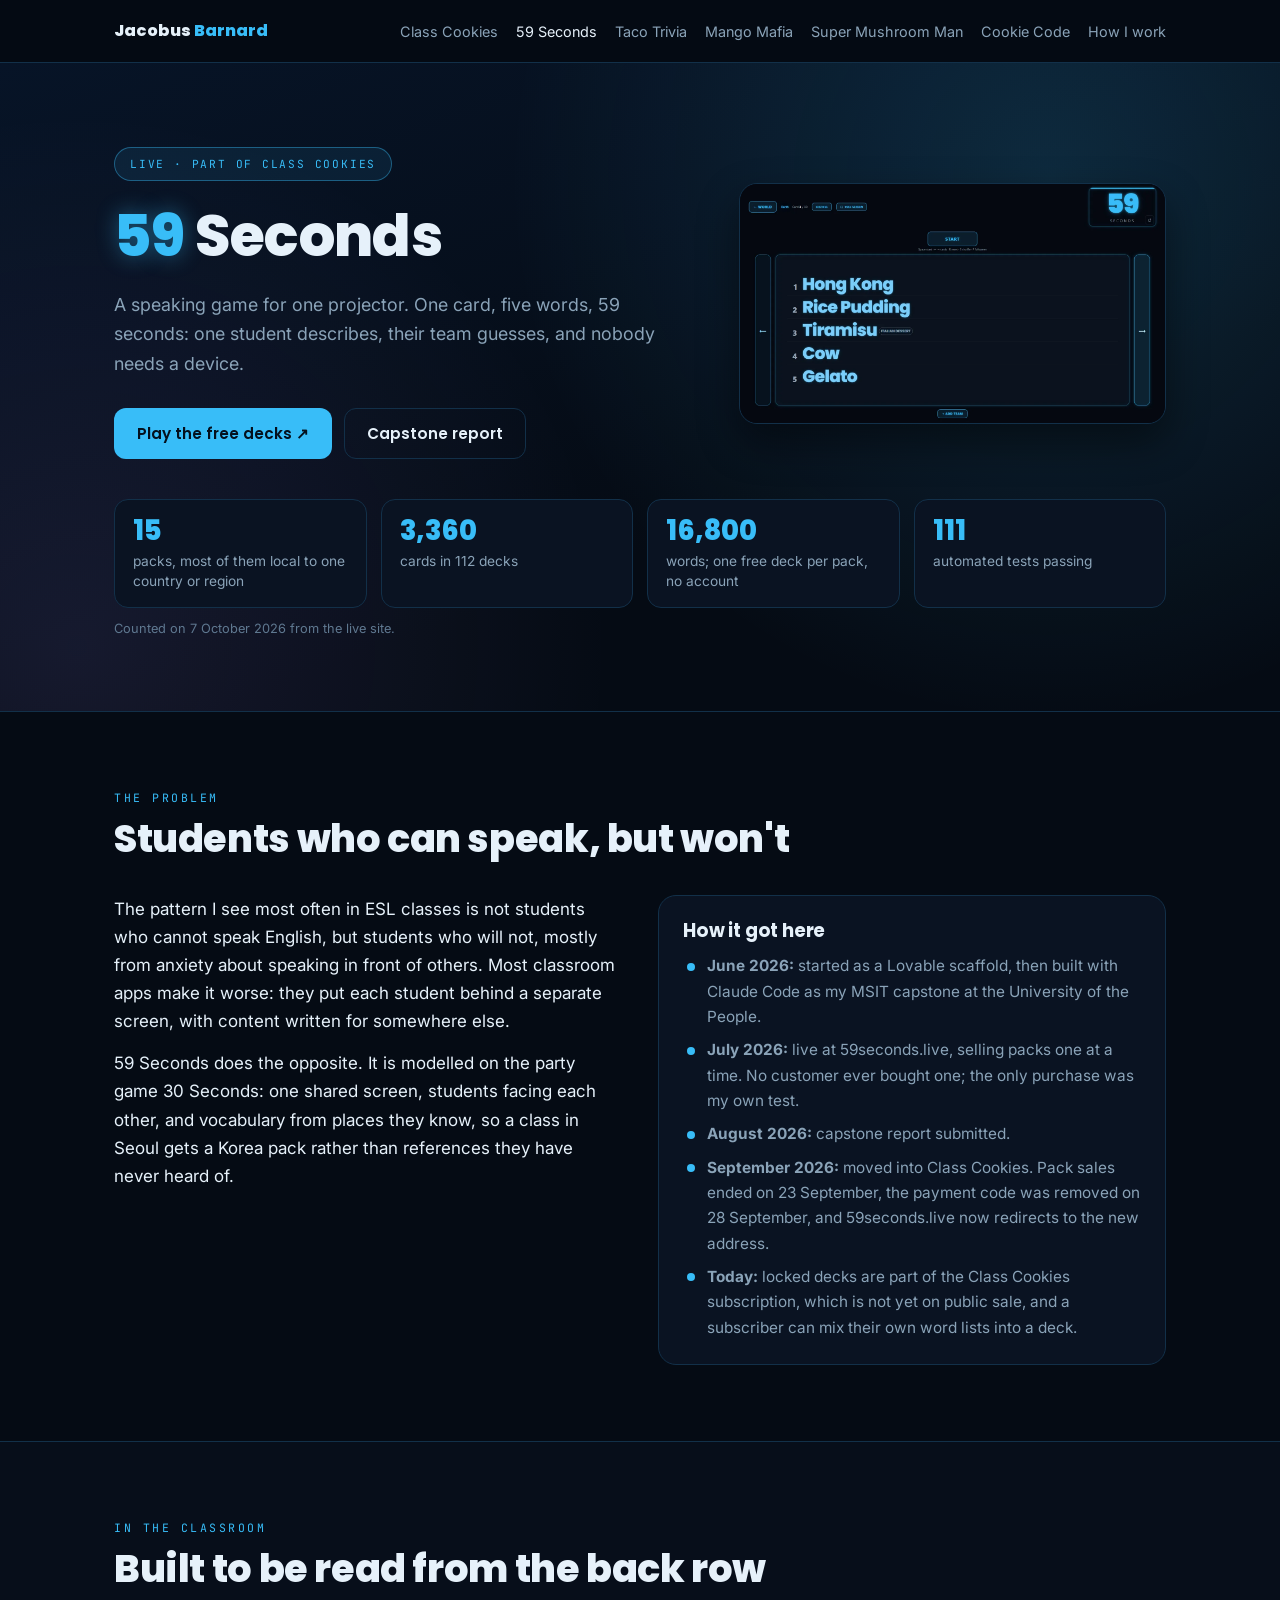
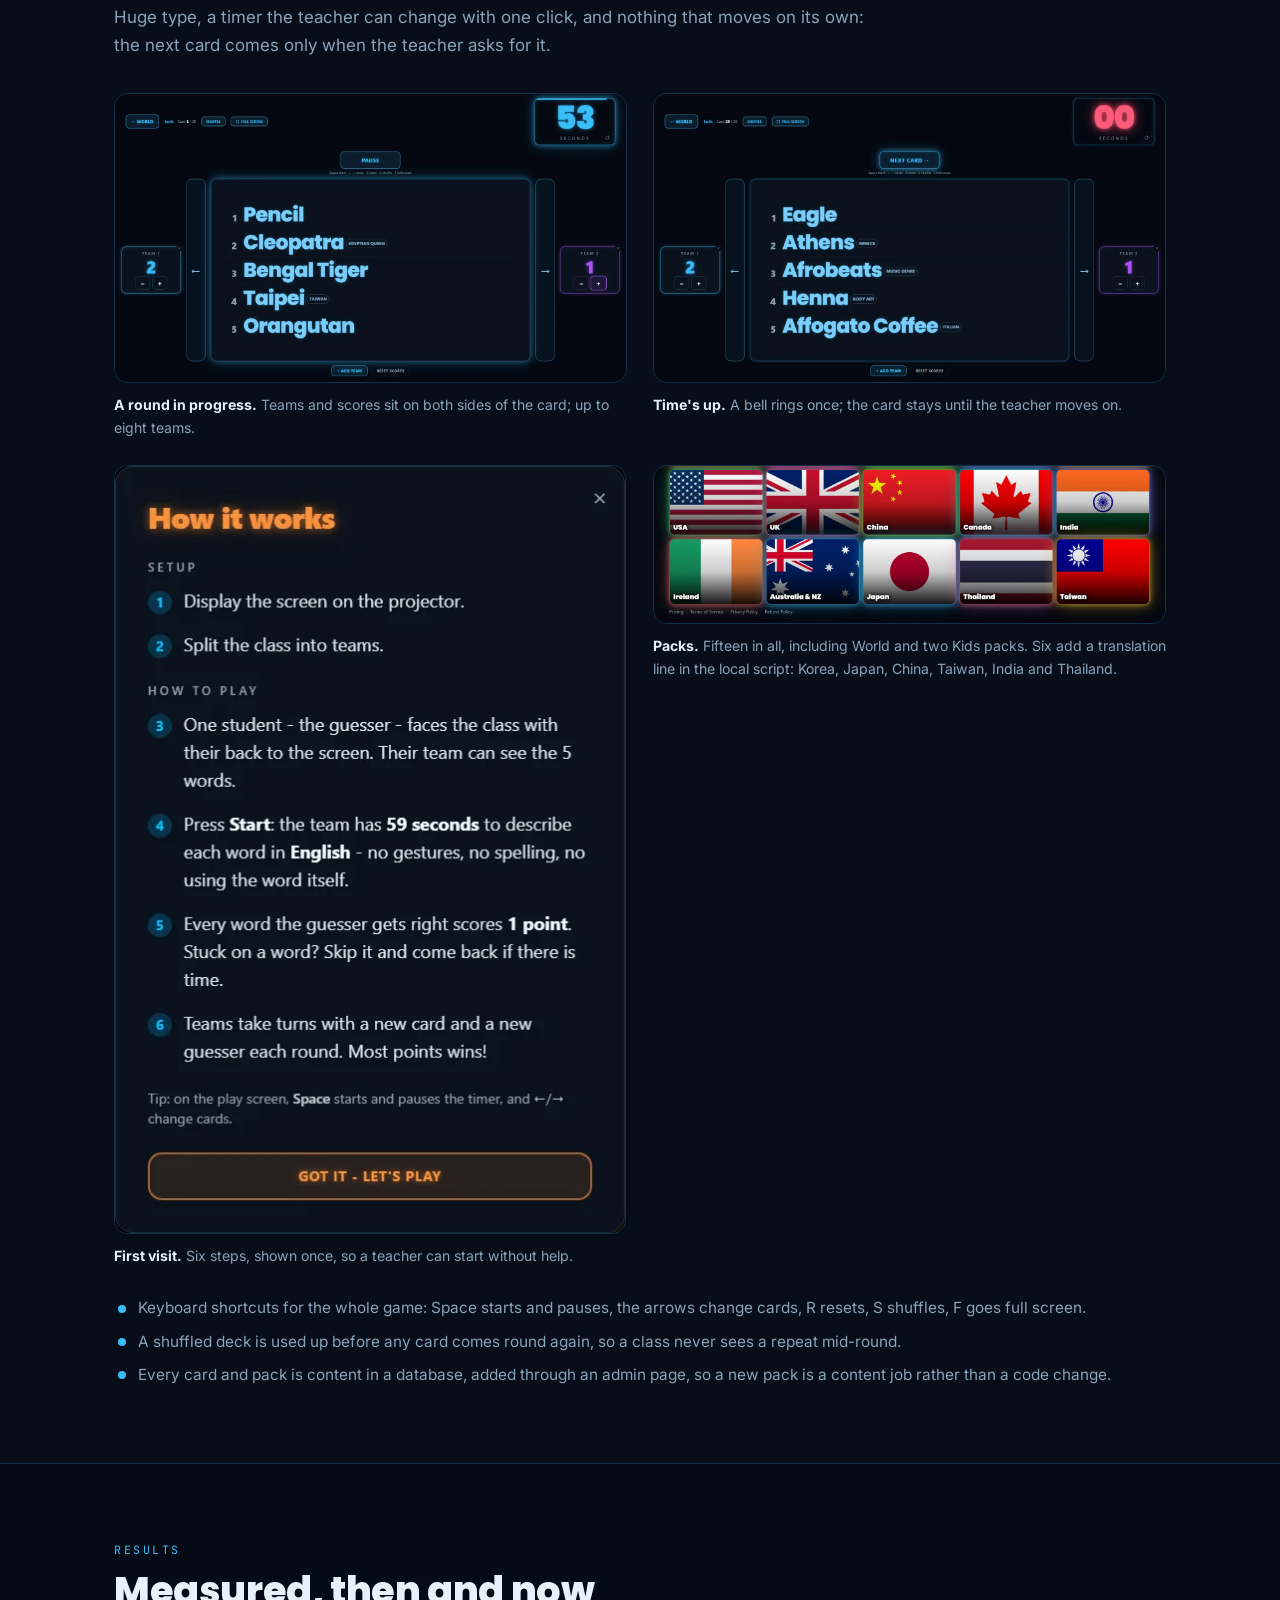
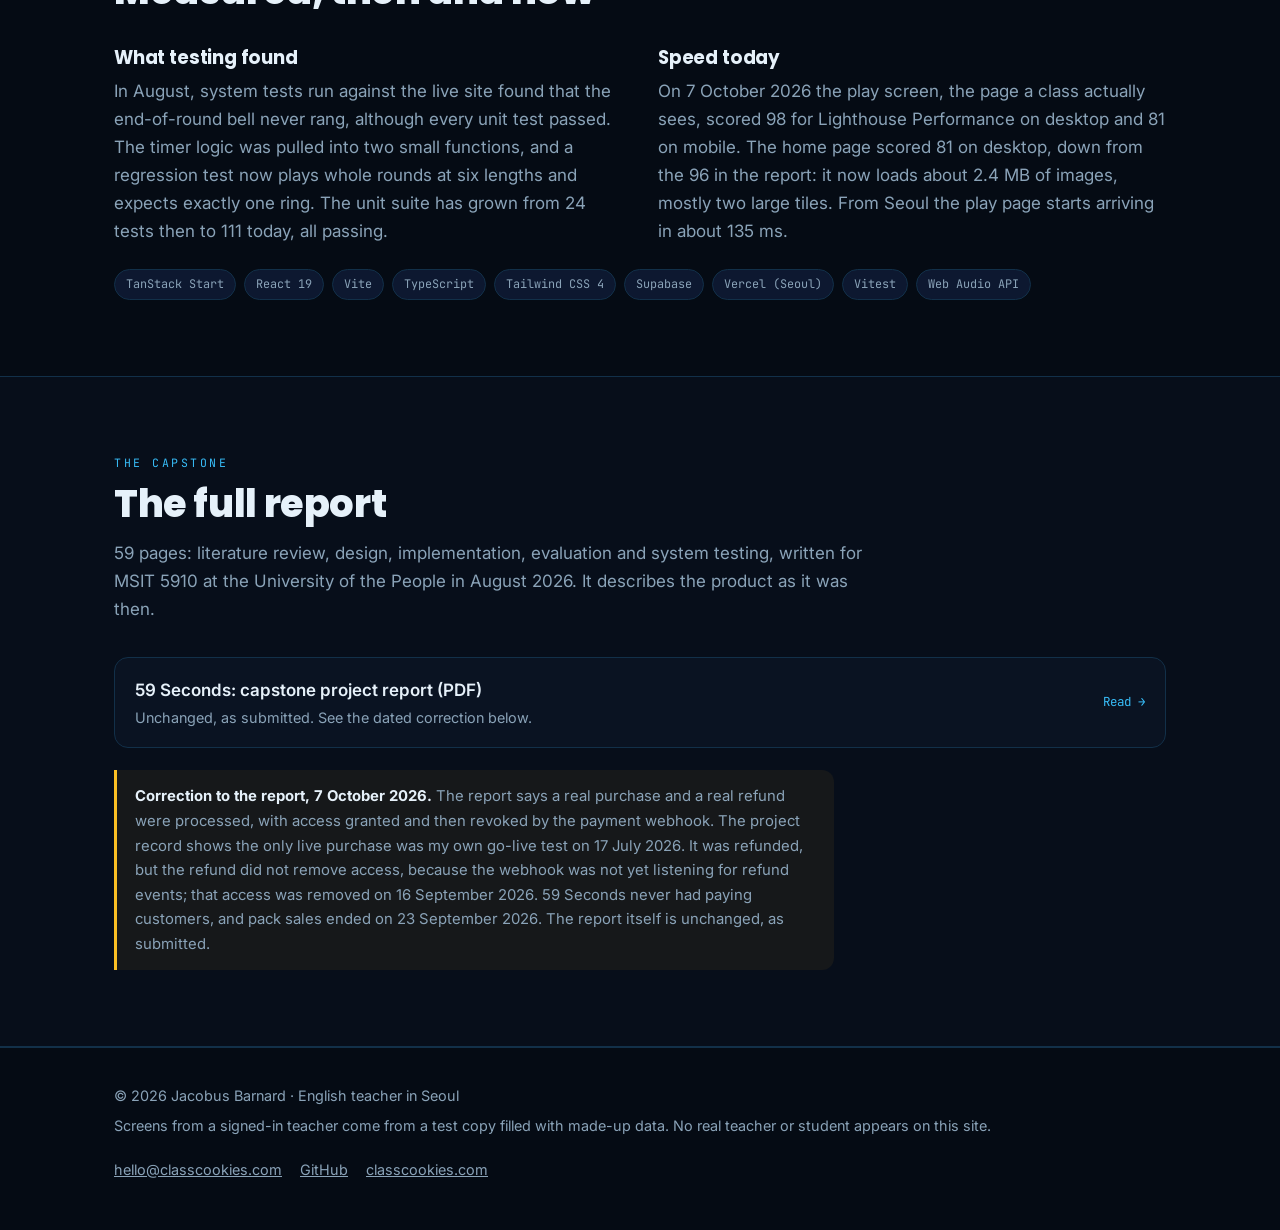
==== 59-seconds/index.html @ 7d8d18ff "Rebuild the portfolio around Class Cookies Replace the single 59 Seconds case study with a portfolio" ====
<!doctype html>
<html lang="en" class="no-js">
<head>
<meta charset="utf-8">
<meta name="viewport" content="width=device-width, initial-scale=1">
<title>59 Seconds | Jacobus Barnard</title>
<meta name="description" content="59 Seconds: one card, five words, 59 seconds. A projector-first ESL speaking game with 15 packs and 3,360 cards, now part of Class Cookies. My MSIT capstone, with the full report.">
<link rel="canonical" href="https://jarfis-ai.github.io/59-seconds/">
<meta property="og:type" content="website">
<meta property="og:title" content="59 Seconds: a speaking game for one projector">
<meta property="og:description" content="59 Seconds: one card, five words, 59 seconds. A projector-first ESL speaking game with 15 packs and 3,360 cards, now part of Class Cookies. My MSIT capstone, with the full report.">
<meta property="og:url" content="https://jarfis-ai.github.io/59-seconds/">
<meta property="og:image" content="https://jarfis-ai.github.io/assets/og/59-seconds.png">
<meta property="og:image:width" content="1200">
<meta property="og:image:height" content="630">
<meta name="twitter:card" content="summary_large_image">
<meta name="theme-color" content="#050B14">
<link rel="icon" href="/favicon.svg" type="image/svg+xml">
<link rel="preconnect" href="https://fonts.googleapis.com">
<link rel="preconnect" href="https://fonts.gstatic.com" crossorigin>
<link href="https://fonts.googleapis.com/css2?family=Inter:wght@400;500;600&family=JetBrains+Mono:wght@500&family=Poppins:wght@600;700;800&display=swap" rel="stylesheet">
<link rel="stylesheet" href="/assets/site.css">
<script src="/assets/site.js" defer></script>
</head>
<body class="accent-cyan">
<a class="sr-only" href="#main">Skip to content</a>
<header class="nav">
  <div class="wrap">
    <a class="brand" href="/">Jacobus <span>Barnard</span></a>
    <nav aria-label="Main"><ul><li><a class="link" href="/class-cookies/">Class Cookies</a></li><li><a class="link" href="/59-seconds/" aria-current="page">59 Seconds</a></li><li><a class="link" href="/taco-trivia/">Taco Trivia</a></li><li><a class="link" href="/mango-mafia/">Mango Mafia</a></li><li><a class="link" href="/super-mushroom-man/">Super Mushroom Man</a></li><li><a class="link" href="/cookie-code/">Cookie Code</a></li><li><a class="link" href="/#how">How I work</a></li></ul></nav>
  </div>
</header>
<main id="main">
<section class="hero">
  <div class="wrap hero-grid">
    <div>
      <span class="pill">Live · part of Class Cookies</span>
      <h1><span class="glow">59</span> Seconds</h1>
      <p class="lede">A speaking game for one projector. One card, five words, 59 seconds: one student describes, their team guesses, and nobody needs a device.</p>
      <div class="btns">
        <a class="btn primary" href="https://59seconds.classcookies.com/" rel="noopener">Play the free decks ↗</a>
        <a class="btn" href="#report">Capstone report</a>
      </div>
    </div>
    <div class="hero-shot"><img src="/assets/img/59-seconds/play.webp" width="1600" height="900" fetchpriority="high" alt="A 59 Seconds card: Hong Kong, Rice Pudding, Tiramisu, Cow, Gelato, with a 59-second timer."></div>
  </div>
  <div class="wrap">
    <div class="facts">
      <div class="fact"><b>15</b><span>packs, most of them local to one country or region</span></div>
      <div class="fact"><b>3,360</b><span>cards in 112 decks</span></div>
      <div class="fact"><b>16,800</b><span>words; one free deck per pack, no account</span></div>
      <div class="fact"><b>111</b><span>automated tests passing</span></div>
    </div>
    <p class="asof">Counted on 7 October 2026 from the live site.</p>
  </div>
</section>

<section id="story">
  <div class="wrap">
    <div class="head reveal">
      <span class="label">The problem</span>
      <h2>Students who can speak, but won't</h2>
    </div>
    <div class="cols reveal">
      <div>
        <p>The pattern I see most often in ESL classes is not students who cannot speak English, but students who will not, mostly from anxiety about speaking in front of others. Most classroom apps make it worse: they put each student behind a separate screen, with content written for somewhere else.</p>
        <p>59 Seconds does the opposite. It is modelled on the party game 30 Seconds: one shared screen, students facing each other, and vocabulary from places they know, so a class in Seoul gets a Korea pack rather than references they have never heard of.</p>
      </div>
      <div class="card">
        <h3>How it got here</h3>
        <ul class="ticks">
          <li><b>June 2026:</b> started as a Lovable scaffold, then built with Claude Code as my MSIT capstone at the University of the People.</li>
          <li><b>July 2026:</b> live at 59seconds.live, selling packs one at a time. No customer ever bought one; the only purchase was my own test.</li>
          <li><b>August 2026:</b> capstone report submitted.</li>
          <li><b>September 2026:</b> moved into Class Cookies. Pack sales ended on 23 September, the payment code was removed on 28 September, and 59seconds.live now redirects to the new address.</li>
          <li><b>Today:</b> locked decks are part of the Class Cookies subscription, which is not yet on public sale, and a subscriber can mix their own word lists into a deck.</li>
        </ul>
      </div>
    </div>
  </div>
</section>

<section id="screens" class="alt">
  <div class="wrap">
    <div class="head reveal">
      <span class="label">In the classroom</span>
      <h2>Built to be read from the back row</h2>
      <p>Huge type, a timer the teacher can change with one click, and nothing that moves on its own: the next card comes only when the teacher asks for it.</p>
    </div>
    <div class="gallery">
      <figure class="shot reveal"><img src="/assets/img/59-seconds/teams.webp" width="1600" height="900" loading="lazy" decoding="async" alt="Two teams scoring while the timer counts down from 53 seconds."><figcaption><b>A round in progress.</b> Teams and scores sit on both sides of the card; up to eight teams.</figcaption></figure>
      <figure class="shot reveal"><img src="/assets/img/59-seconds/time-up.webp" width="1600" height="900" loading="lazy" decoding="async" alt="The timer at 00 in red with a Next card button."><figcaption><b>Time's up.</b> A bell rings once; the card stays until the teacher moves on.</figcaption></figure>
      <figure class="shot reveal"><img src="/assets/img/59-seconds/how-it-works.webp" width="512" height="770" loading="lazy" decoding="async" alt="The 'How it works' instructions shown to a first-time visitor."><figcaption><b>First visit.</b> Six steps, shown once, so a teacher can start without help.</figcaption></figure>
      <figure class="shot reveal"><img src="/assets/img/59-seconds/flags.webp" width="1600" height="492" loading="lazy" decoding="async" alt="Pack tiles for USA, UK, China, Canada, India, Ireland, Australia and New Zealand, Japan, Thailand and Taiwan."><figcaption><b>Packs.</b> Fifteen in all, including World and two Kids packs. Six add a translation line in the local script: Korea, Japan, China, Taiwan, India and Thailand.</figcaption></figure>
    </div>
    <ul class="ticks reveal" style="margin-top:28px">
      <li>Keyboard shortcuts for the whole game: Space starts and pauses, the arrows change cards, R resets, S shuffles, F goes full screen.</li>
      <li>A shuffled deck is used up before any card comes round again, so a class never sees a repeat mid-round.</li>
      <li>Every card and pack is content in a database, added through an admin page, so a new pack is a content job rather than a code change.</li>
    </ul>
  </div>
</section>

<section id="results">
  <div class="wrap">
    <div class="head reveal">
      <span class="label">Results</span>
      <h2>Measured, then and now</h2>
    </div>
    <div class="cols reveal">
      <div>
        <h3>What testing found</h3>
        <p class="muted" style="margin-top:8px">In August, system tests run against the live site found that the end-of-round bell never rang, although every unit test passed. The timer logic was pulled into two small functions, and a regression test now plays whole rounds at six lengths and expects exactly one ring. The unit suite has grown from 24 tests then to 111 today, all passing.</p>
      </div>
      <div>
        <h3>Speed today</h3>
        <p class="muted" style="margin-top:8px">On 7 October 2026 the play screen, the page a class actually sees, scored 98 for Lighthouse Performance on desktop and 81 on mobile. The home page scored 81 on desktop, down from the 96 in the report: it now loads about 2.4 MB of images, mostly two large tiles. From Seoul the play page starts arriving in about 135 ms.</p>
      </div>
    </div>
    <div class="chips reveal" style="margin-top:24px">
      <span>TanStack Start</span><span>React 19</span><span>Vite</span><span>TypeScript</span><span>Tailwind CSS 4</span><span>Supabase</span><span>Vercel (Seoul)</span><span>Vitest</span><span>Web Audio API</span>
    </div>
  </div>
</section>

<section id="report" class="alt">
  <div class="wrap">
    <div class="head reveal">
      <span class="label">The capstone</span>
      <h2>The full report</h2>
      <p>59 pages: literature review, design, implementation, evaluation and system testing, written for MSIT 5910 at the University of the People in August 2026. It describes the product as it was then.</p>
    </div>
    <div class="docs reveal">
      <a class="doc" href="/report.pdf">
        <div><div class="t">59 Seconds: capstone project report (PDF)</div><div class="d">Unchanged, as submitted. See the dated correction below.</div></div>
        <span class="go">Read →</span>
      </a>
    </div>
    <p class="note reveal"><b>Correction to the report, 7 October 2026.</b> The report says a real purchase and a real refund were processed, with access granted and then revoked by the payment webhook. The project record shows the only live purchase was my own go-live test on 17 July 2026. It was refunded, but the refund did not remove access, because the webhook was not yet listening for refund events; that access was removed on 16 September 2026. 59 Seconds never had paying customers, and pack sales ended on 23 September 2026. The report itself is unchanged, as submitted.</p>
  </div>
</section>
</main>
<footer>
  <div class="wrap">
    <div>
      <div>&copy; 2026 Jacobus Barnard &middot; English teacher in Seoul</div>
      <div class="small" style="margin-top:6px">Screens from a signed-in teacher come from a test copy filled with made-up data. No real teacher or student appears on this site.</div>
    </div>
    <div class="links">
      <a href="mailto:hello@classcookies.com">hello@classcookies.com</a>
      <a href="https://github.com/JarFis-ai" rel="noopener">GitHub</a>
      <a href="https://classcookies.com/" rel="noopener">classcookies.com</a>
    </div>
  </div>
</footer>
</body>
</html>
---- assets/site.css ----
/* Jacobus Barnard portfolio: one stylesheet for every page.
   The look carries over from the original 59 Seconds case study (August 2026): dark navy, a glowing
   accent, Poppins headings, Inter body, JetBrains Mono labels. Each page sets --accent. */
:root{
  --bg:#050B14; --alt:#070E1A; --card:#0A1322; --card2:#0D1830; --line:#123049;
  --ink:#E6F1FA; --muted:#8AA3B8; --dim:#5F7890;
  --cyan:#38BDF8; --purple:#A78BFA; --green:#4ADE80; --pink:#F472B6; --amber:#FBBF24; --red:#FB7185; --lilac:#C4B5FD;
  --accent:var(--cyan);
  --radius:18px;
  --wrap:1100px;
  --shadow:0 18px 40px rgba(0,0,0,.45);
}
.accent-purple{--accent:var(--purple)} .accent-cyan{--accent:var(--cyan)} .accent-red{--accent:var(--red)}
.accent-amber{--accent:var(--amber)} .accent-green{--accent:var(--green)} .accent-lilac{--accent:var(--lilac)}

*{box-sizing:border-box;margin:0;padding:0}
html{scroll-behavior:smooth;-webkit-text-size-adjust:100%}
body{background:var(--bg);color:var(--ink);font-family:Inter,system-ui,-apple-system,"Segoe UI",sans-serif;
  font-size:17px;line-height:1.65;overflow-x:hidden}
img{max-width:100%;height:auto;display:block}
a{color:var(--accent)}
a:focus-visible,button:focus-visible{outline:3px solid var(--accent);outline-offset:3px;border-radius:6px}
p{max-width:70ch}
p+p{margin-top:14px}
.wrap{max-width:var(--wrap);margin:0 auto;padding:0 24px}
@media(max-width:600px){.wrap{padding:0 16px}}
.sr-only{position:absolute;width:1px;height:1px;overflow:hidden;clip:rect(0 0 0 0);white-space:nowrap}

h1,h2,h3{font-family:Poppins,Inter,sans-serif;line-height:1.15;letter-spacing:-.01em}
h1{font-size:clamp(2.1rem,5.4vw,3.6rem);font-weight:800}
h2{font-size:clamp(1.6rem,3.6vw,2.4rem);font-weight:800}
h3{font-size:1.15rem;font-weight:700}
.glow{color:var(--accent);text-shadow:0 0 22px color-mix(in srgb,var(--accent) 45%,transparent)}
.label{font-family:"JetBrains Mono",ui-monospace,monospace;font-size:.72rem;letter-spacing:.22em;
  text-transform:uppercase;color:var(--accent);margin-bottom:10px;display:block}
.muted{color:var(--muted)}
.small{font-size:.9rem}

/* nav */
.nav{position:sticky;top:0;z-index:50;background:rgba(5,11,20,.86);backdrop-filter:blur(12px);
  border-bottom:1px solid var(--line)}
.nav .wrap{display:flex;align-items:center;justify-content:space-between;gap:16px;min-height:62px;flex-wrap:wrap}
.brand{font-family:Poppins,sans-serif;font-weight:800;font-size:1.02rem;color:var(--ink);text-decoration:none;white-space:nowrap}
.brand span{color:var(--cyan)}
.nav ul{list-style:none;display:flex;flex-wrap:wrap;gap:4px 18px}
.nav a.link{color:var(--muted);text-decoration:none;font-size:.9rem;white-space:nowrap}
.nav a.link:hover,.nav a.link[aria-current="page"]{color:var(--ink)}
@media(max-width:760px){.nav .wrap{padding-top:10px;padding-bottom:10px}.nav ul{gap:2px 14px}.nav a.link{font-size:.84rem}}

/* hero */
.hero{position:relative;overflow:hidden;padding:84px 0 72px;border-bottom:1px solid var(--line);
  background:radial-gradient(circle at 82% 18%,color-mix(in srgb,var(--accent) 16%,transparent),transparent 46%),
             radial-gradient(circle at 6% 90%,rgba(167,139,250,.10),transparent 40%),
             linear-gradient(160deg,#071427,#050B14 65%)}
.hero p.lede{margin-top:20px;color:var(--muted);font-size:1.12rem;max-width:62ch}
.pill{display:inline-block;font-family:"JetBrains Mono",monospace;font-size:.7rem;letter-spacing:.16em;text-transform:uppercase;
  color:var(--accent);border:1px solid color-mix(in srgb,var(--accent) 40%,transparent);
  background:color-mix(in srgb,var(--accent) 9%,transparent);border-radius:999px;padding:7px 15px;margin-bottom:22px}
.hero-grid{display:grid;grid-template-columns:1.15fr .85fr;gap:48px;align-items:center}
@media(max-width:900px){.hero-grid{grid-template-columns:1fr;gap:32px}}
.hero-shot{border-radius:var(--radius);border:1px solid var(--line);box-shadow:var(--shadow);overflow:hidden;background:var(--card)}

.btns{display:flex;gap:12px;flex-wrap:wrap;margin-top:30px}
.btn{display:inline-flex;align-items:center;gap:8px;font-family:Poppins,sans-serif;font-weight:600;font-size:.95rem;
  text-decoration:none;border-radius:12px;padding:12px 22px;border:1px solid var(--line);color:var(--ink);transition:transform .18s ease,border-color .18s ease}
.btn:hover{transform:translateY(-2px);border-color:var(--accent)}
.btn.primary{background:var(--accent);color:#04101d;border-color:transparent}

/* facts strip */
.facts{display:grid;grid-template-columns:repeat(4,1fr);gap:14px;margin-top:40px}
@media(max-width:820px){.facts{grid-template-columns:repeat(2,1fr)}}
.fact{background:var(--card);border:1px solid var(--line);border-radius:14px;padding:16px 18px}
.fact b{display:block;font-family:Poppins,sans-serif;font-size:1.7rem;font-weight:800;color:var(--accent);line-height:1.1}
.fact span{display:block;color:var(--muted);font-size:.86rem;margin-top:6px;line-height:1.4}
.asof{margin-top:10px;font-size:.8rem;color:var(--dim)}

/* sections */
section{padding:76px 0}
section.alt{background:var(--alt);border-top:1px solid var(--line);border-bottom:1px solid var(--line)}
.head{margin-bottom:34px}
.head p{margin-top:12px;color:var(--muted)}
.cols{display:grid;grid-template-columns:1fr 1fr;gap:36px}
.cols-3{display:grid;grid-template-columns:repeat(3,1fr);gap:20px}
@media(max-width:900px){.cols,.cols-3{grid-template-columns:1fr;gap:24px}}
.card{background:var(--card);border:1px solid var(--line);border-radius:var(--radius);padding:24px}
.card h3{margin-bottom:8px}
.card p{color:var(--muted);font-size:.96rem}
ul.ticks{list-style:none;margin-top:12px}
ul.ticks li{position:relative;padding-left:24px;color:var(--muted);font-size:.96rem}
ul.ticks li+li{margin-top:8px}
ul.ticks li::before{content:"";position:absolute;left:4px;top:.62em;width:8px;height:8px;border-radius:50%;background:var(--accent)}

/* project cards */
.projects{display:grid;grid-template-columns:repeat(3,1fr);gap:20px}
@media(max-width:980px){.projects{grid-template-columns:repeat(2,1fr)}}
@media(max-width:620px){.projects{grid-template-columns:1fr}}
.project{display:flex;flex-direction:column;background:var(--card);border:1px solid var(--line);border-radius:var(--radius);
  overflow:hidden;text-decoration:none;color:var(--ink);transition:transform .18s ease,border-color .18s ease}
.project:hover{transform:translateY(-3px);border-color:var(--accent)}
.project .shot{aspect-ratio:16/9;background:var(--card2);overflow:hidden;border-bottom:1px solid var(--line)}
.project .shot img{width:100%;height:100%;object-fit:cover;object-position:top}
.project .body{padding:18px 20px 22px;display:flex;flex-direction:column;gap:8px;flex:1}
.project .body p{color:var(--muted);font-size:.93rem}
.project .meta{margin-top:auto;font-family:"JetBrains Mono",monospace;font-size:.72rem;letter-spacing:.06em;color:var(--dim)}
.project.featured{grid-column:1/-1;display:grid;grid-template-columns:1.2fr 1fr}
.project.featured .shot{aspect-ratio:auto;border-bottom:0;border-right:1px solid var(--line)}
@media(max-width:820px){.project.featured{grid-template-columns:1fr}.project.featured .shot{border-right:0;border-bottom:1px solid var(--line);aspect-ratio:16/9}}
.tag{display:inline-block;font-family:"JetBrains Mono",monospace;font-size:.68rem;letter-spacing:.08em;text-transform:uppercase;
  padding:3px 9px;border-radius:999px;border:1px solid var(--line);color:var(--muted)}
.tag.live{color:var(--green);border-color:rgba(74,222,128,.4)}

/* figures and galleries */
figure{margin:0}
figure img{border-radius:14px;border:1px solid var(--line);background:#fff}
figure.shot img{background:var(--card)}
figcaption{margin-top:10px;color:var(--muted);font-size:.88rem;max-width:80ch}
figcaption b{color:var(--ink)}
.gallery{display:grid;grid-template-columns:repeat(2,1fr);gap:26px}
.gallery.three{grid-template-columns:repeat(3,1fr)}
@media(max-width:820px){.gallery,.gallery.three{grid-template-columns:1fr}}
.wide{margin-top:8px}

/* stack chips */
.chips{display:flex;flex-wrap:wrap;gap:8px;margin-top:16px}
.chips span{font-family:"JetBrains Mono",monospace;font-size:.74rem;padding:5px 11px;border-radius:999px;background:var(--card2);border:1px solid var(--line);color:var(--muted)}

/* tables */
.table{width:100%;border-collapse:collapse;font-size:.92rem;margin-top:8px}
.table th,.table td{text-align:left;padding:10px 12px;border-bottom:1px solid var(--line);vertical-align:top}
.table th{font-family:"JetBrains Mono",monospace;font-size:.72rem;letter-spacing:.12em;text-transform:uppercase;color:var(--muted);font-weight:500}
.table td.num{font-variant-numeric:tabular-nums;white-space:nowrap}
.scroll{overflow-x:auto;-webkit-overflow-scrolling:touch}

/* notes and quotes */
.note{border-left:3px solid var(--amber);background:rgba(251,191,36,.06);border-radius:0 12px 12px 0;padding:14px 18px;color:var(--muted);font-size:.93rem;margin-top:22px;max-width:80ch}
.note b{color:var(--ink)}
blockquote{border-left:3px solid var(--accent);padding:4px 0 4px 18px;color:var(--ink);font-style:italic;margin-top:14px}

/* steps */
.steps{counter-reset:s;list-style:none;display:grid;gap:14px;margin-top:8px}
.steps li{counter-increment:s;position:relative;padding:16px 18px 16px 62px;background:var(--card);border:1px solid var(--line);border-radius:14px;color:var(--muted)}
.steps li b{color:var(--ink)}
.steps li::before{content:counter(s);position:absolute;left:16px;top:14px;width:32px;height:32px;border-radius:10px;
  display:grid;place-items:center;font-family:Poppins,sans-serif;font-weight:800;color:#04101d;background:var(--accent)}

/* documents list */
.docs{display:grid;gap:14px}
.doc{display:flex;justify-content:space-between;align-items:center;gap:18px;background:var(--card);border:1px solid var(--line);
  border-radius:14px;padding:18px 20px;text-decoration:none;color:var(--ink)}
.doc:hover{border-color:var(--accent)}
.doc .t{font-weight:600}
.doc .d{color:var(--muted);font-size:.9rem;margin-top:2px}
.doc .go{font-family:"JetBrains Mono",monospace;font-size:.78rem;color:var(--accent);white-space:nowrap}

/* profile */
.profile{display:grid;grid-template-columns:auto 1fr;gap:22px;align-items:center}
.profile img{width:112px;height:112px;border-radius:50%;object-fit:cover;border:2px solid color-mix(in srgb,var(--accent) 50%,transparent);background:var(--card2)}
@media(max-width:520px){.profile{grid-template-columns:1fr}}

footer{border-top:1px solid var(--line);padding:36px 0 48px;color:var(--muted);font-size:.9rem}
footer .wrap{display:flex;justify-content:space-between;gap:20px;flex-wrap:wrap}
footer a{color:var(--muted)}
footer .links{display:flex;gap:18px;flex-wrap:wrap}

.reveal{opacity:0;transform:translateY(14px);transition:opacity .5s ease,transform .5s ease}
.reveal.in{opacity:1;transform:none}
@media(prefers-reduced-motion:reduce){html{scroll-behavior:auto}.reveal{opacity:1;transform:none;transition:none}.btn,.project{transition:none}}
.no-js .reveal{opacity:1;transform:none}

/* review fixes, 7 Oct: phone nav scrolls away; tags hug their text; featured shot shows the whole image */
@media(max-width:760px){.nav{position:static}}
.project .body .tag{align-self:flex-start}
.project.featured .shot{display:flex;align-items:center;justify-content:center;background:var(--card2);padding:18px}
.project.featured .shot img{width:100%;height:auto;object-fit:contain;border-radius:10px}

/* Home hero: a wider band so the Class Cookies screenshot can be large and uncropped beside the intro.
   Text and image stack (text first) below 1000 px. */
body:has(.hero-wide) .wrap{max-width:1240px} /* whole home page, so the nav and sections line up with the hero */
.hero-home{grid-template-columns:minmax(0,.95fr) minmax(0,1.05fr);gap:44px}
.hero-home .hero-shot img{width:100%;height:auto}
@media(max-width:1000px){.hero-home{grid-template-columns:1fr;gap:32px}.hero-home .hero-shot{max-width:720px}}
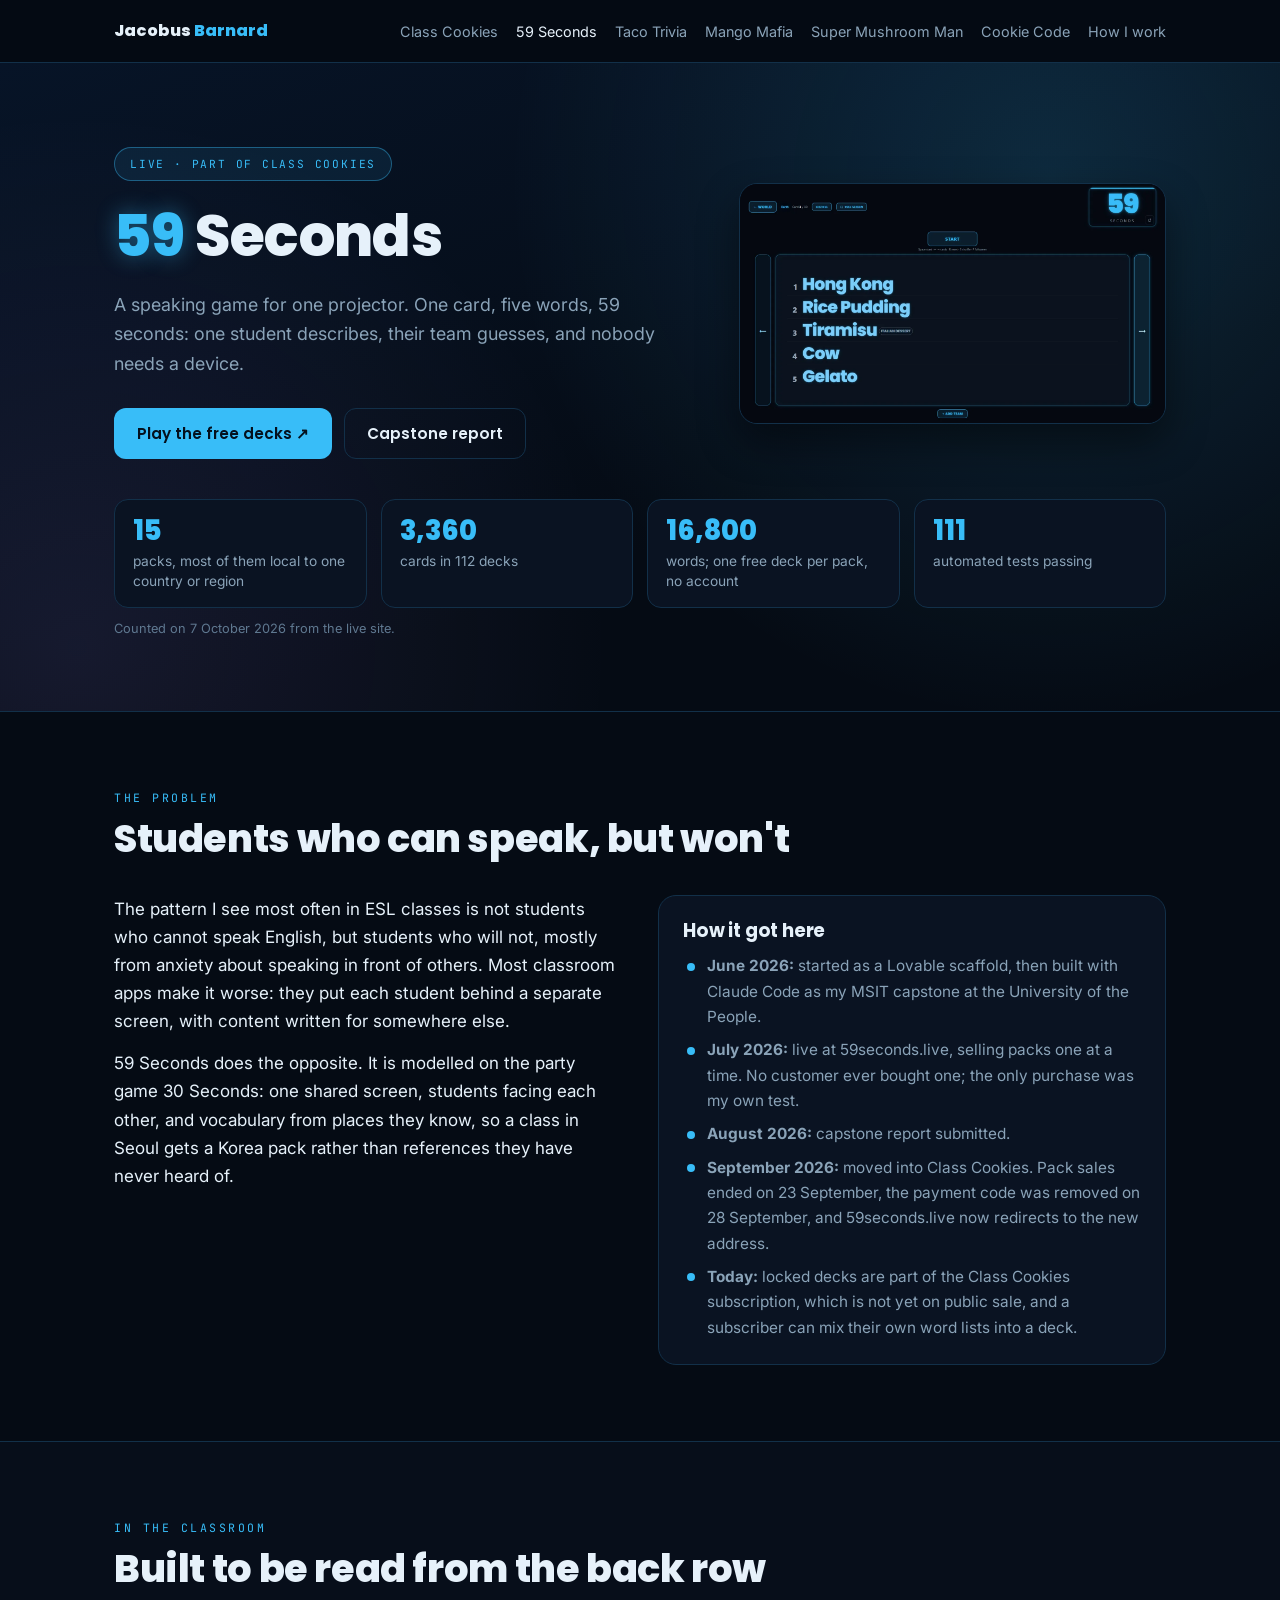
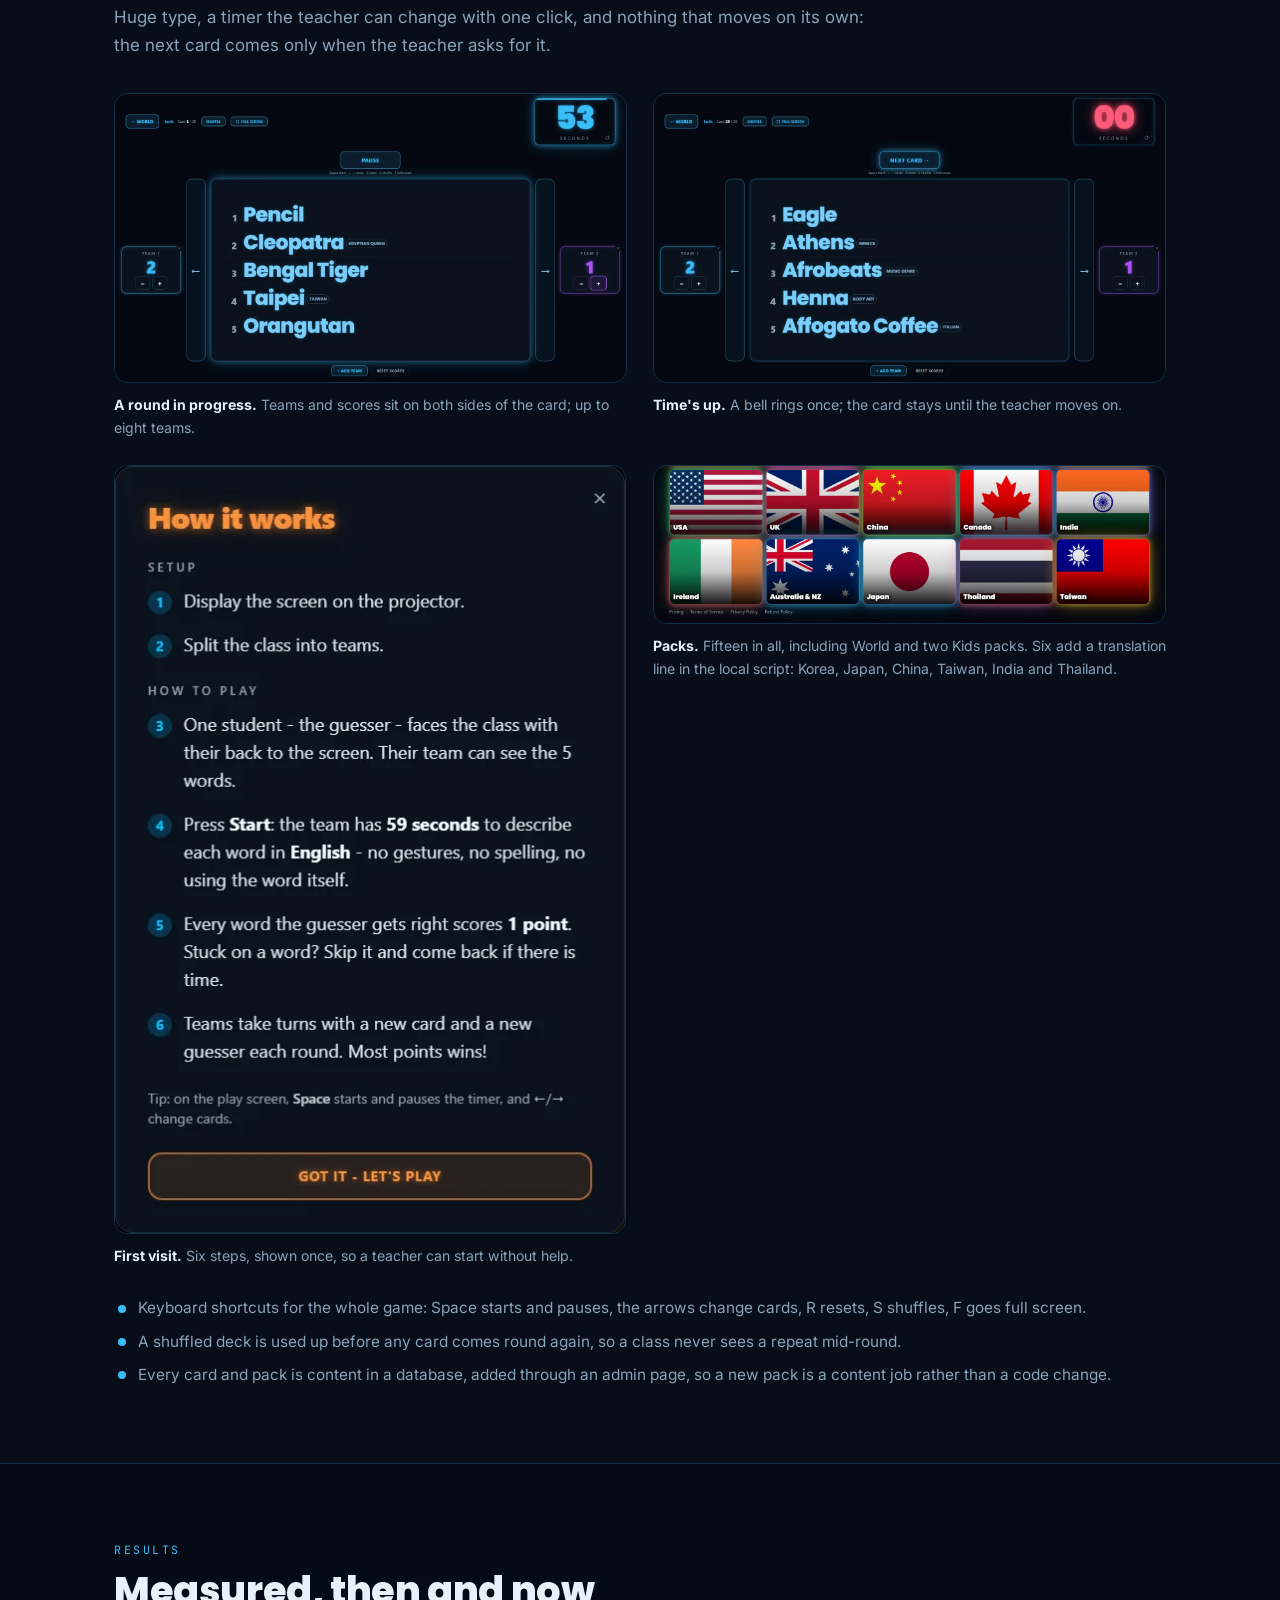
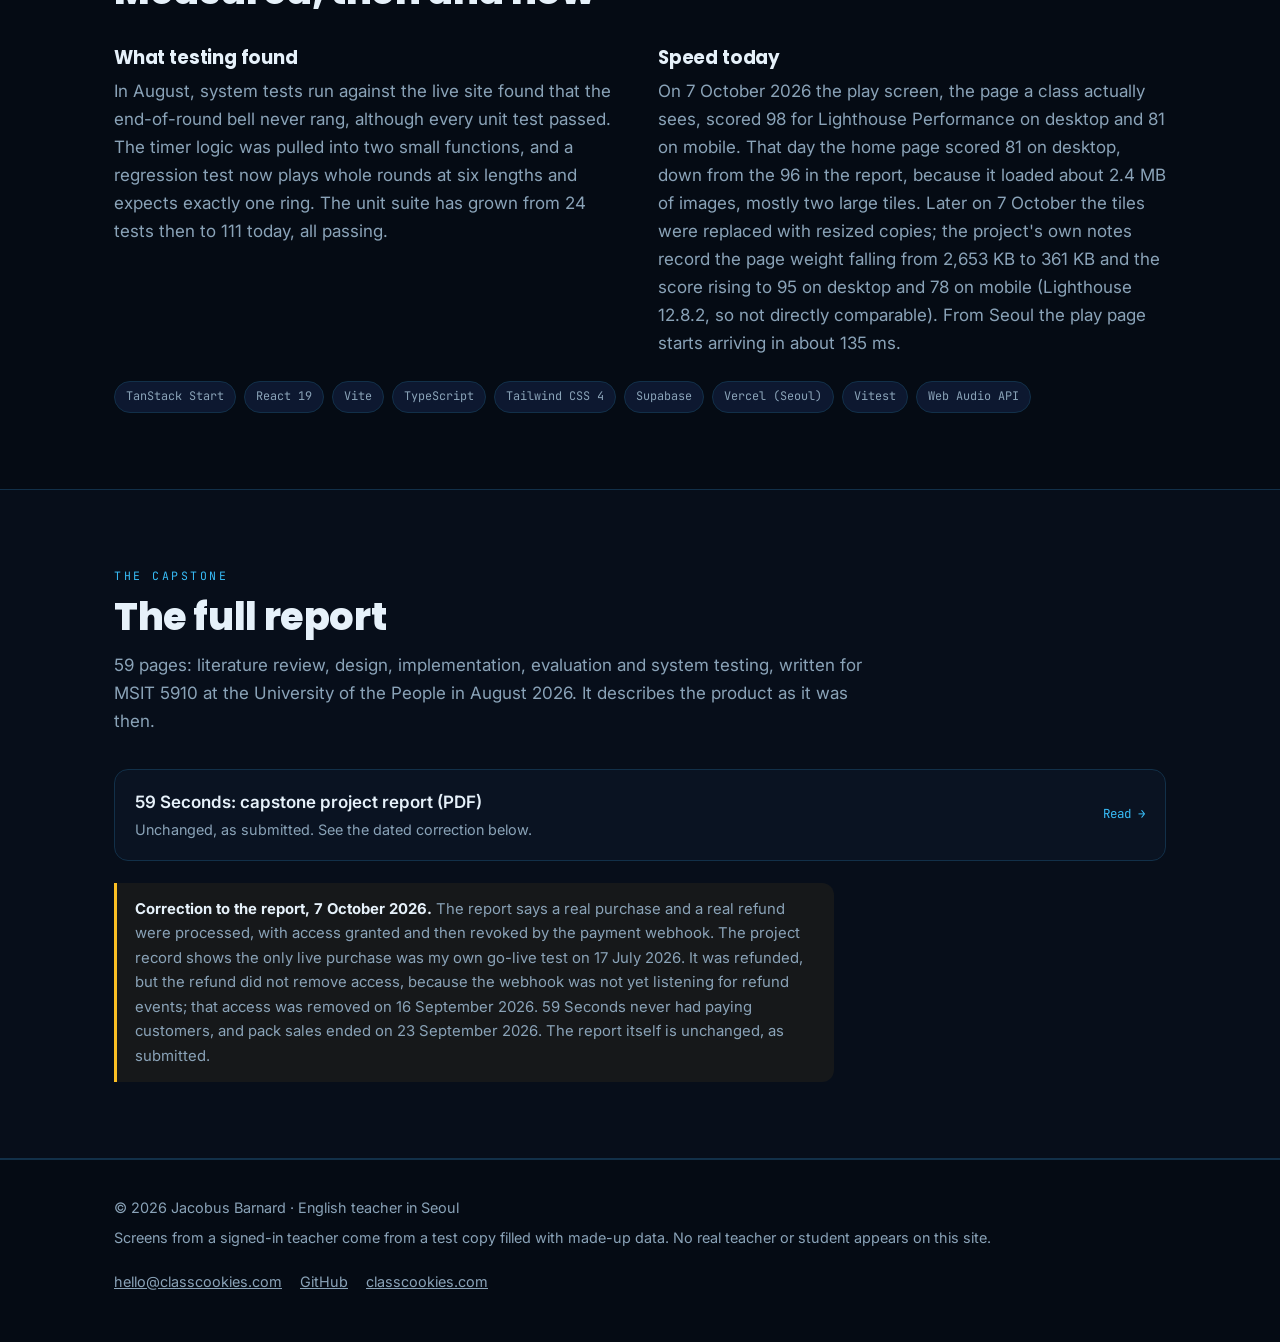
==== commit fce27f1f: "Figure 3 shows free likes; 59 Seconds' home page weight is dated Figure 3: a free account can like w" ====
--- a/59-seconds/index.html
+++ b/59-seconds/index.html
@@ -114,7 +114,7 @@
       </div>
       <div>
         <h3>Speed today</h3>
-        <p class="muted" style="margin-top:8px">On 7 October 2026 the play screen, the page a class actually sees, scored 98 for Lighthouse Performance on desktop and 81 on mobile. The home page scored 81 on desktop, down from the 96 in the report: it now loads about 2.4 MB of images, mostly two large tiles. From Seoul the play page starts arriving in about 135 ms.</p>
+        <p class="muted" style="margin-top:8px">On 7 October 2026 the play screen, the page a class actually sees, scored 98 for Lighthouse Performance on desktop and 81 on mobile. That day the home page scored 81 on desktop, down from the 96 in the report, because it loaded about 2.4 MB of images, mostly two large tiles. Later on 7 October the tiles were replaced with resized copies; the project's own notes record the page weight falling from 2,653 KB to 361 KB and the score rising to 95 on desktop and 78 on mobile (Lighthouse 12.8.2, so not directly comparable). From Seoul the play page starts arriving in about 135 ms.</p>
       </div>
     </div>
     <div class="chips reveal" style="margin-top:24px">
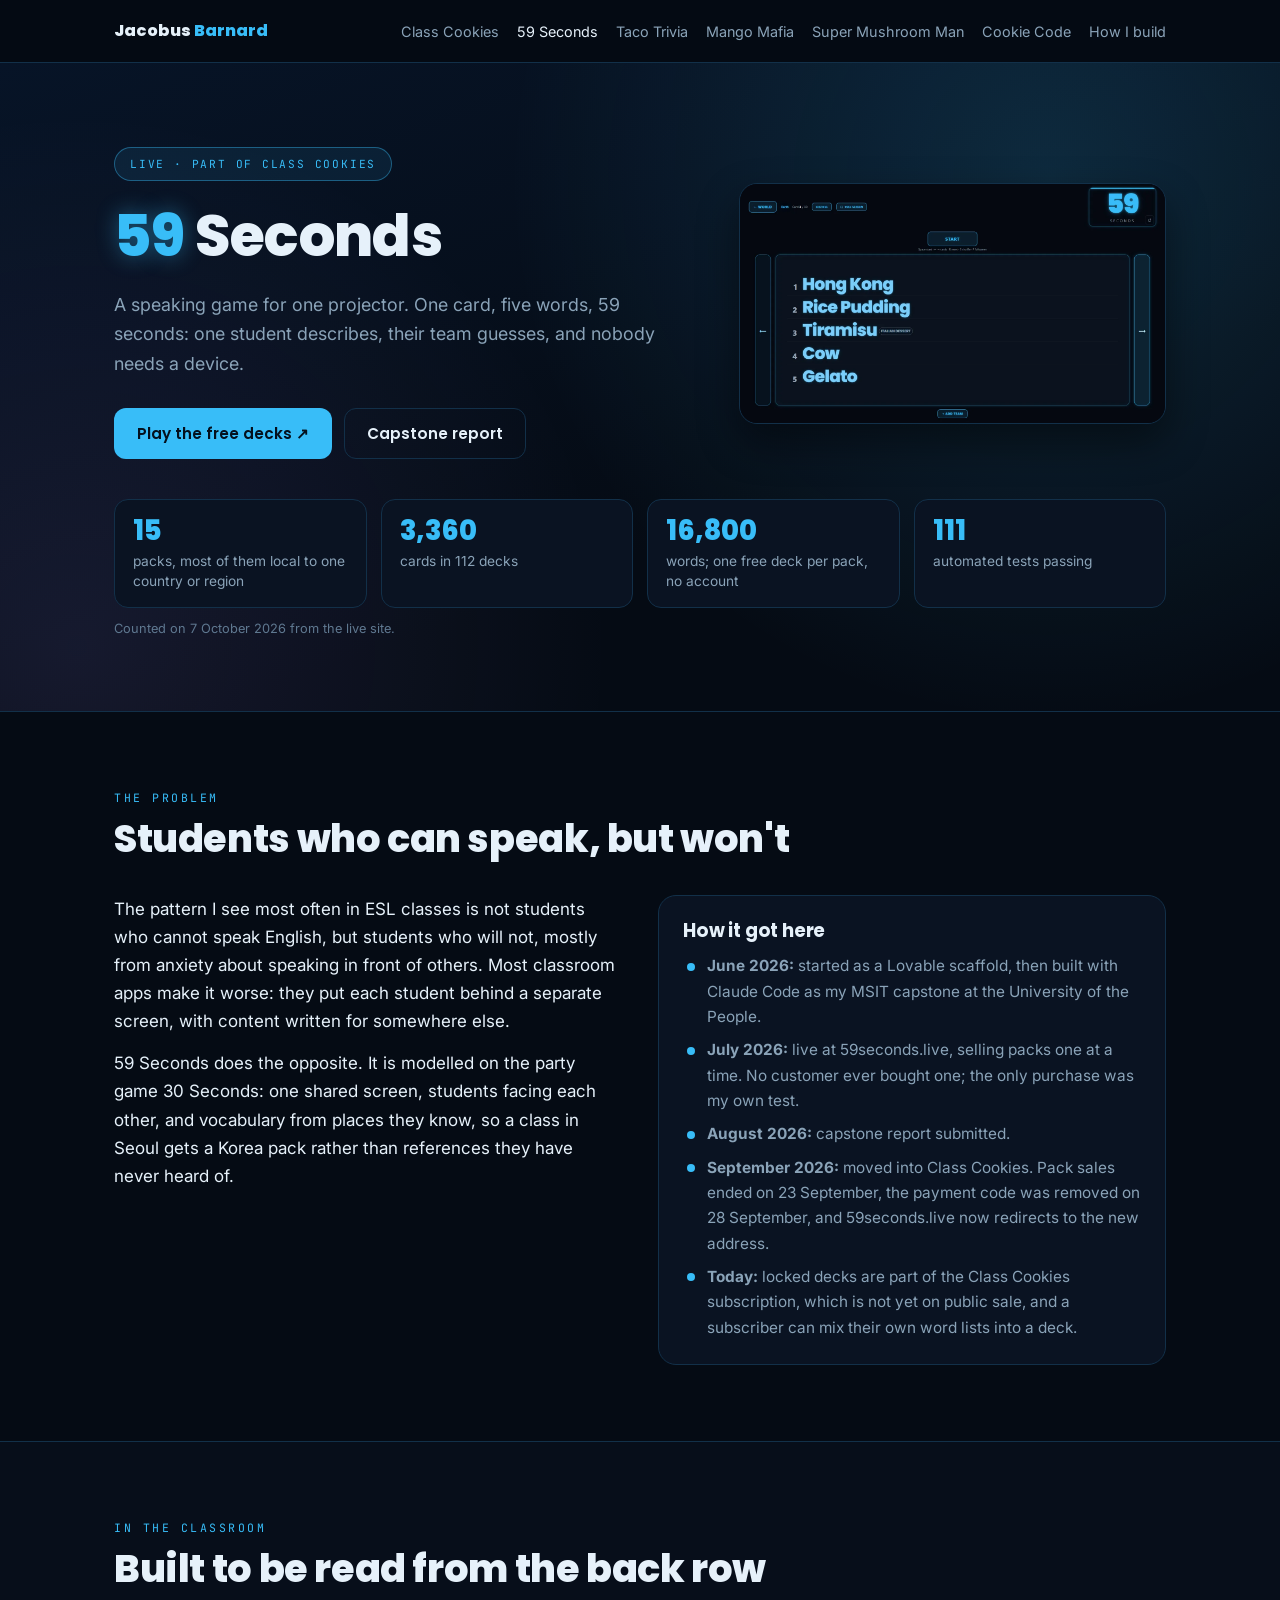
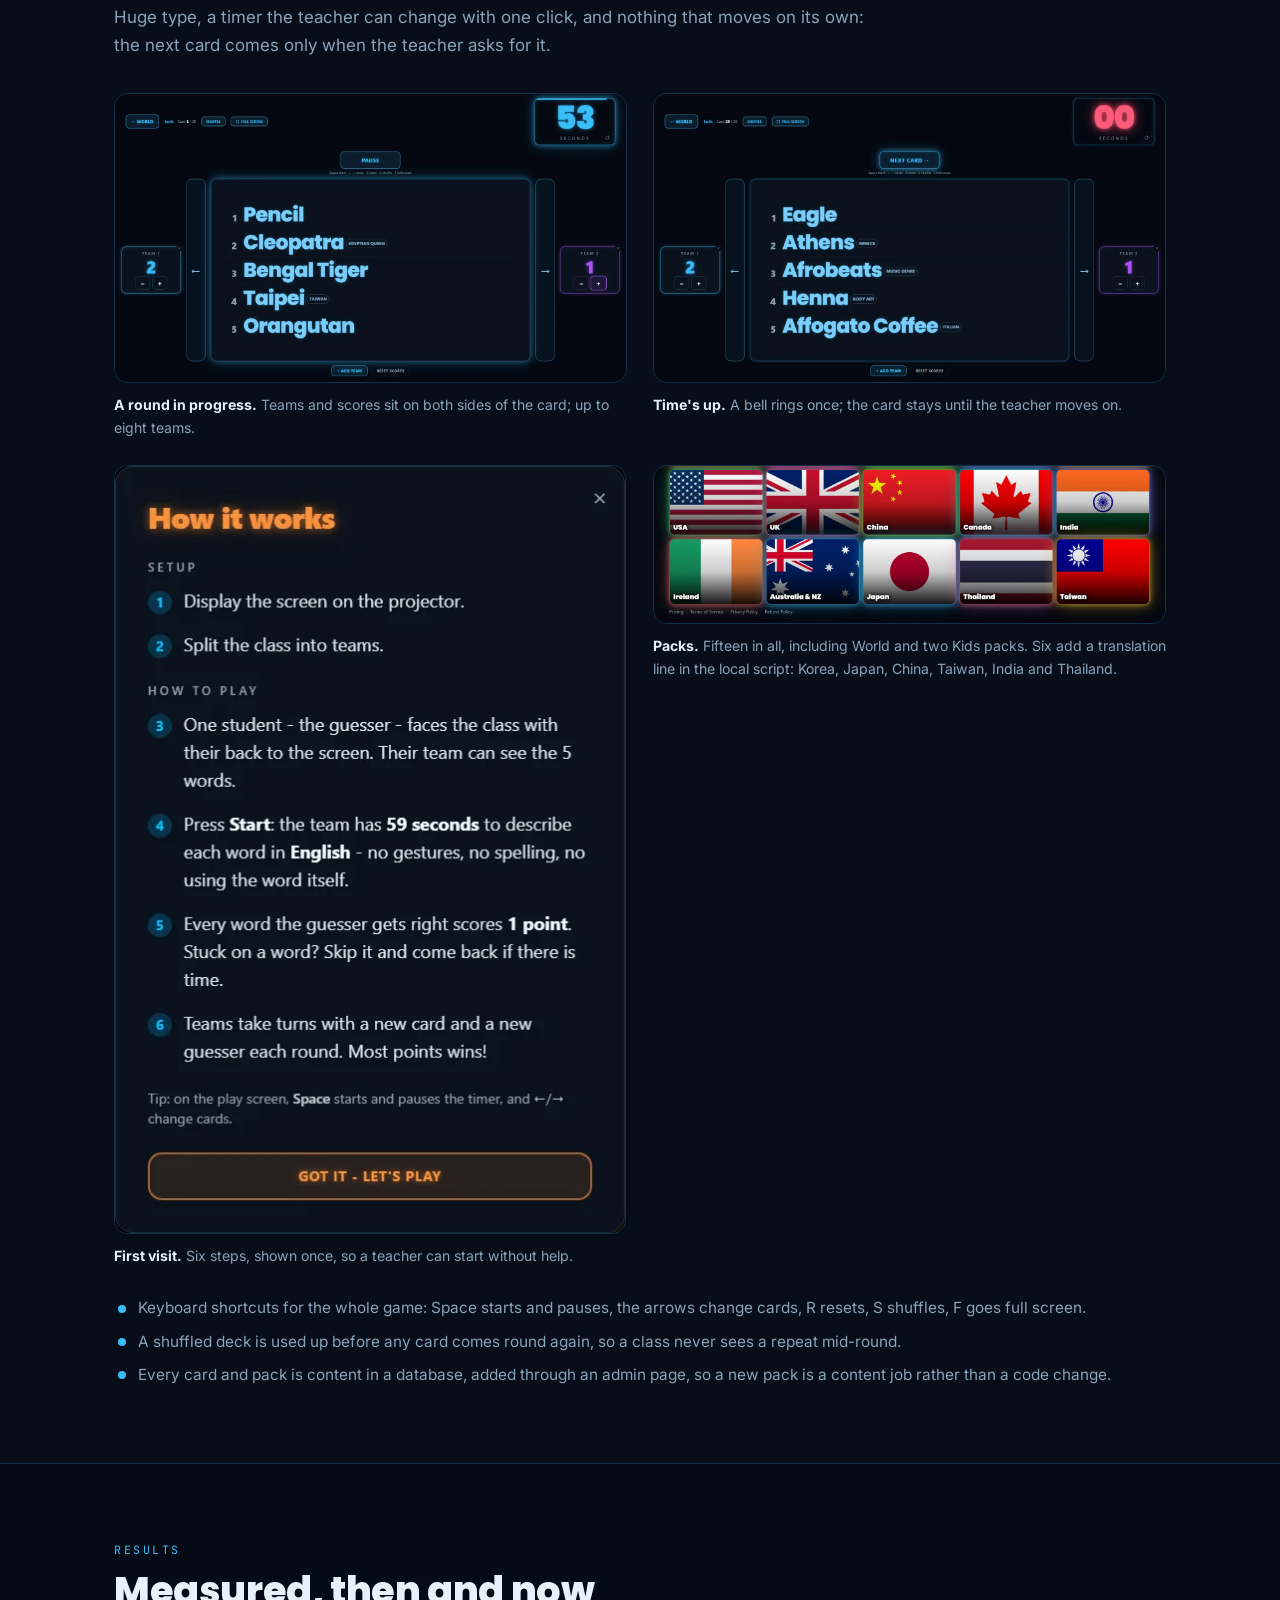
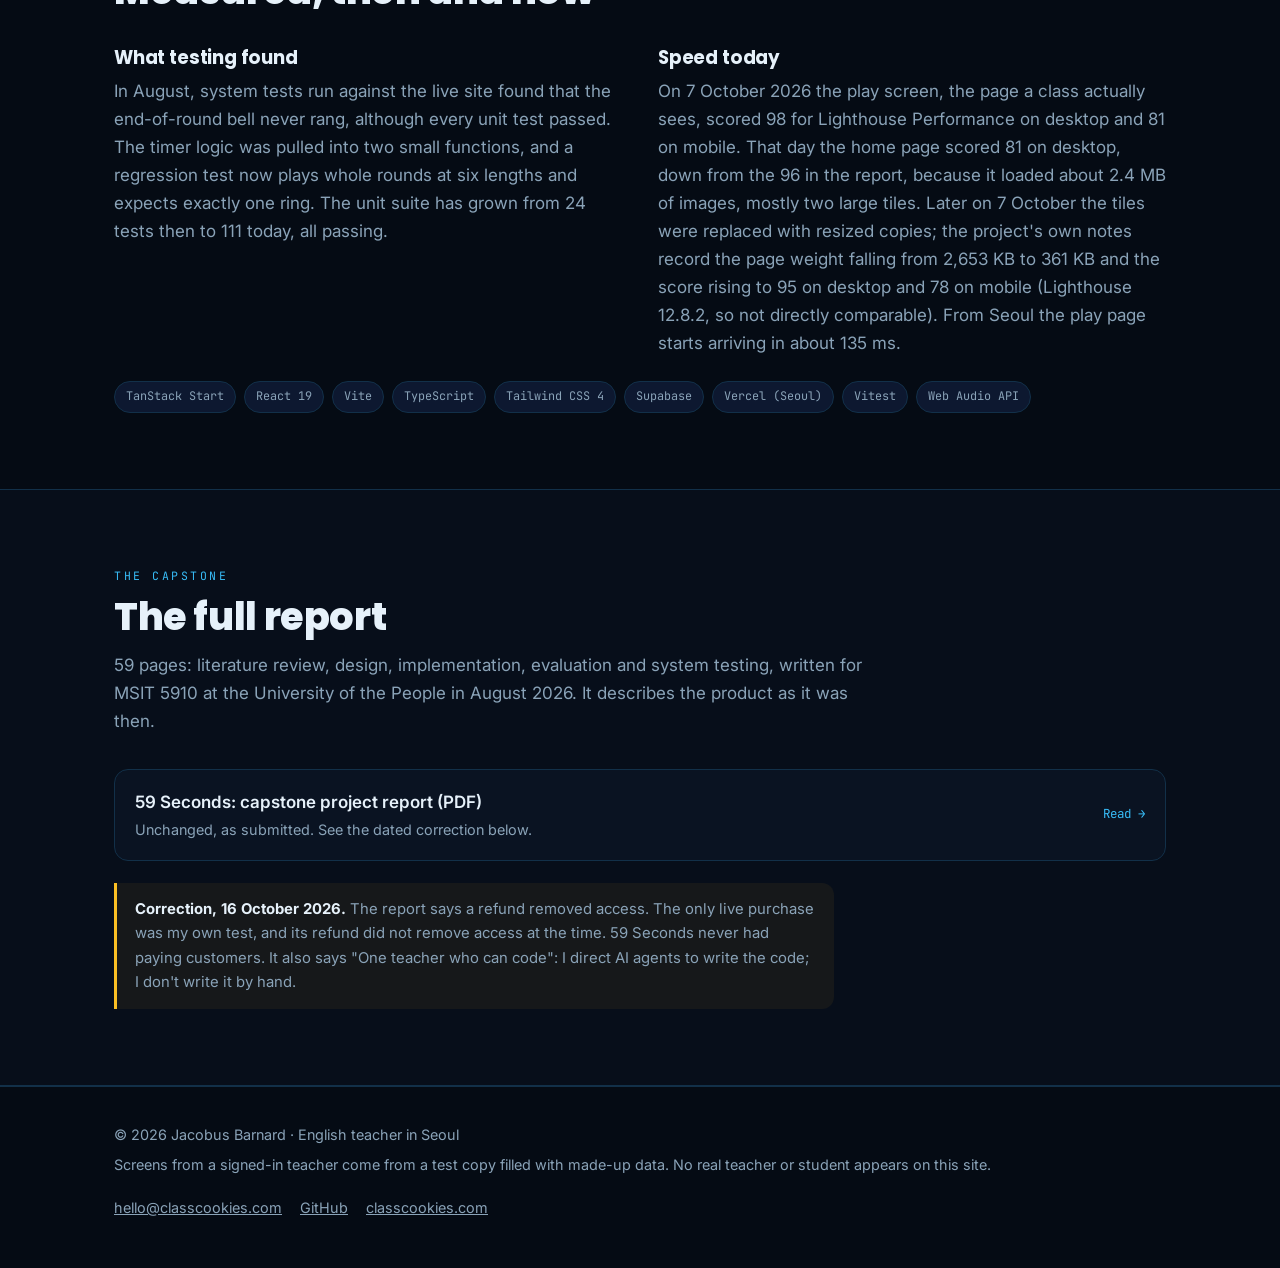
==== commit 7e3f9bcb: "How I build section; shorter dated report correction; Class Cookies LinkedIn link Co-Authored-By: Cl" ====
--- a/59-seconds/index.html
+++ b/59-seconds/index.html
@@ -27,7 +27,7 @@
 <header class="nav">
   <div class="wrap">
     <a class="brand" href="/">Jacobus <span>Barnard</span></a>
-    <nav aria-label="Main"><ul><li><a class="link" href="/class-cookies/">Class Cookies</a></li><li><a class="link" href="/59-seconds/" aria-current="page">59 Seconds</a></li><li><a class="link" href="/taco-trivia/">Taco Trivia</a></li><li><a class="link" href="/mango-mafia/">Mango Mafia</a></li><li><a class="link" href="/super-mushroom-man/">Super Mushroom Man</a></li><li><a class="link" href="/cookie-code/">Cookie Code</a></li><li><a class="link" href="/#how">How I work</a></li></ul></nav>
+    <nav aria-label="Main"><ul><li><a class="link" href="/class-cookies/">Class Cookies</a></li><li><a class="link" href="/59-seconds/" aria-current="page">59 Seconds</a></li><li><a class="link" href="/taco-trivia/">Taco Trivia</a></li><li><a class="link" href="/mango-mafia/">Mango Mafia</a></li><li><a class="link" href="/super-mushroom-man/">Super Mushroom Man</a></li><li><a class="link" href="/cookie-code/">Cookie Code</a></li><li><a class="link" href="/#how">How I build</a></li></ul></nav>
   </div>
 </header>
 <main id="main">
@@ -136,7 +136,7 @@
         <span class="go">Read →</span>
       </a>
     </div>
-    <p class="note reveal"><b>Correction to the report, 7 October 2026.</b> The report says a real purchase and a real refund were processed, with access granted and then revoked by the payment webhook. The project record shows the only live purchase was my own go-live test on 17 July 2026. It was refunded, but the refund did not remove access, because the webhook was not yet listening for refund events; that access was removed on 16 September 2026. 59 Seconds never had paying customers, and pack sales ended on 23 September 2026. The report itself is unchanged, as submitted.</p>
+    <p class="note reveal"><b>Correction, 16 October 2026.</b> The report says a refund removed access. The only live purchase was my own test, and its refund did not remove access at the time. 59 Seconds never had paying customers. It also says "One teacher who can code": I direct AI agents to write the code; I don't write it by hand.</p>
   </div>
 </section>
 </main>
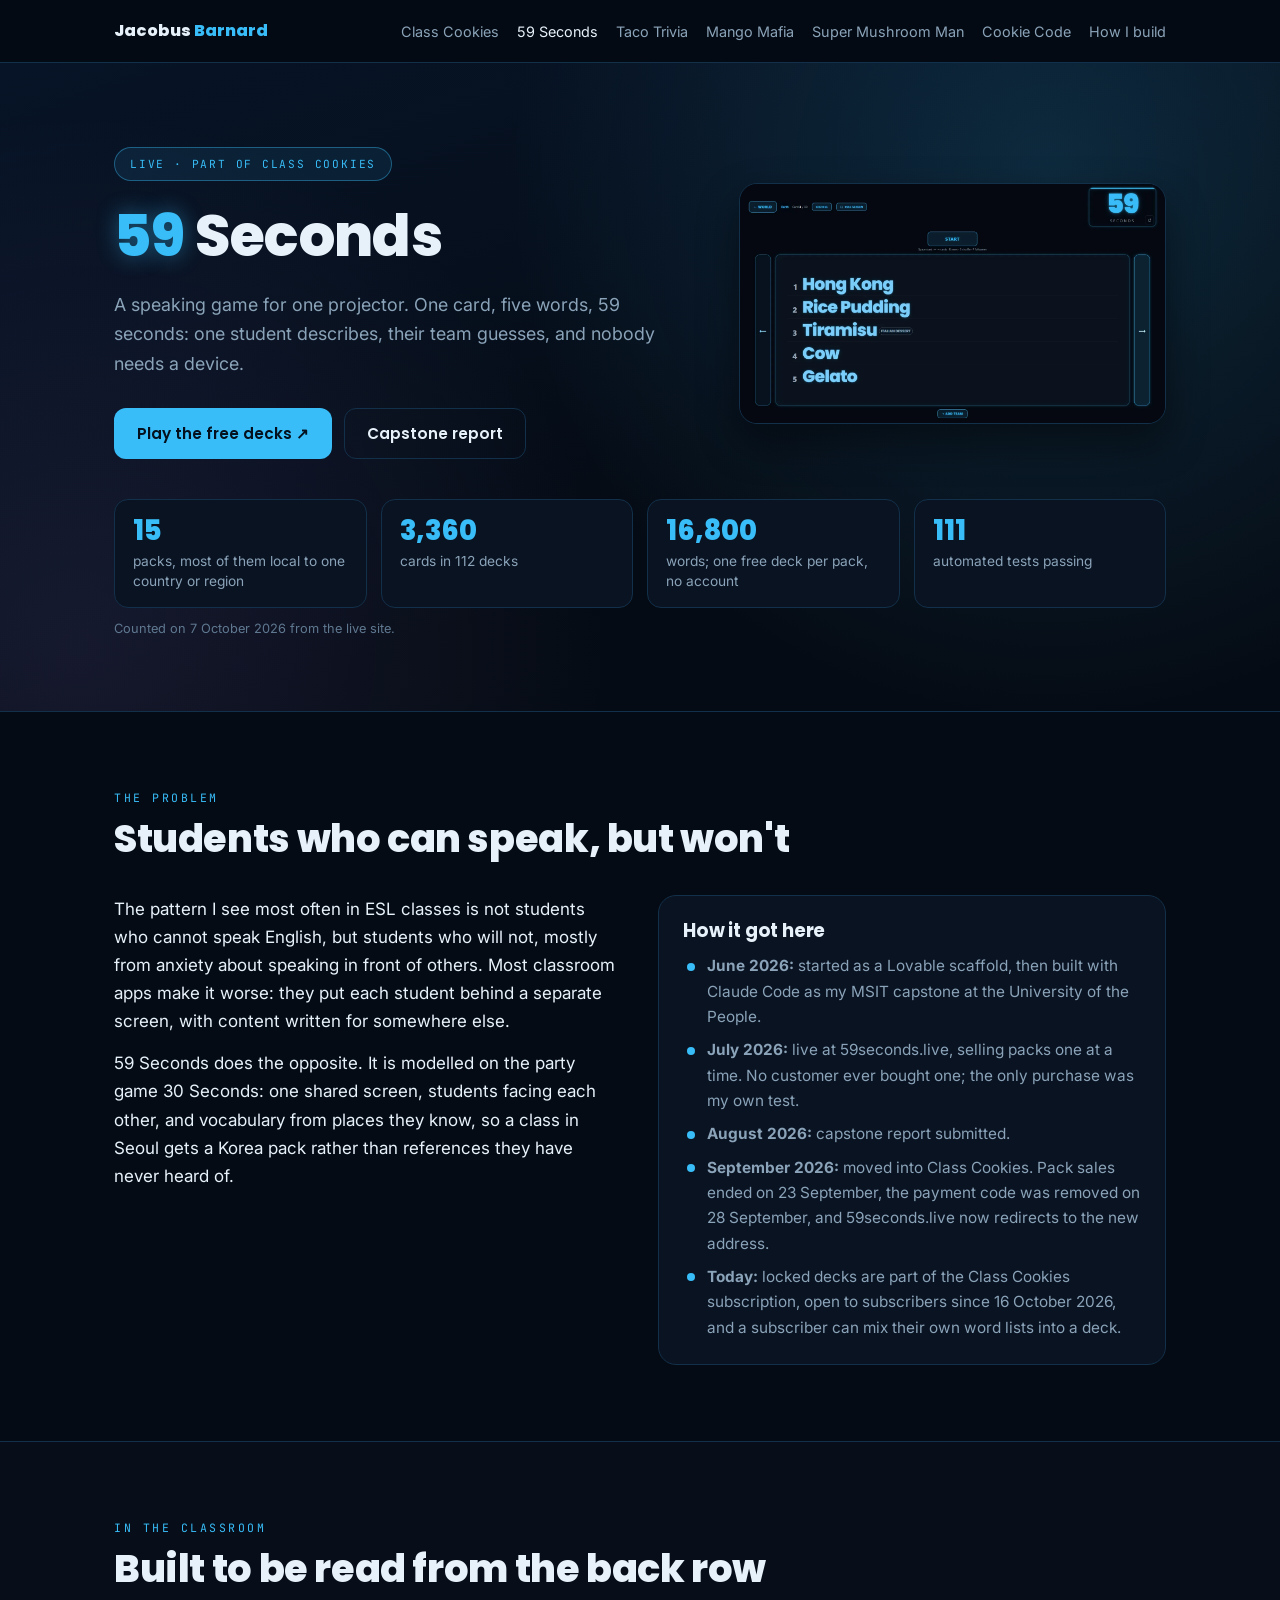
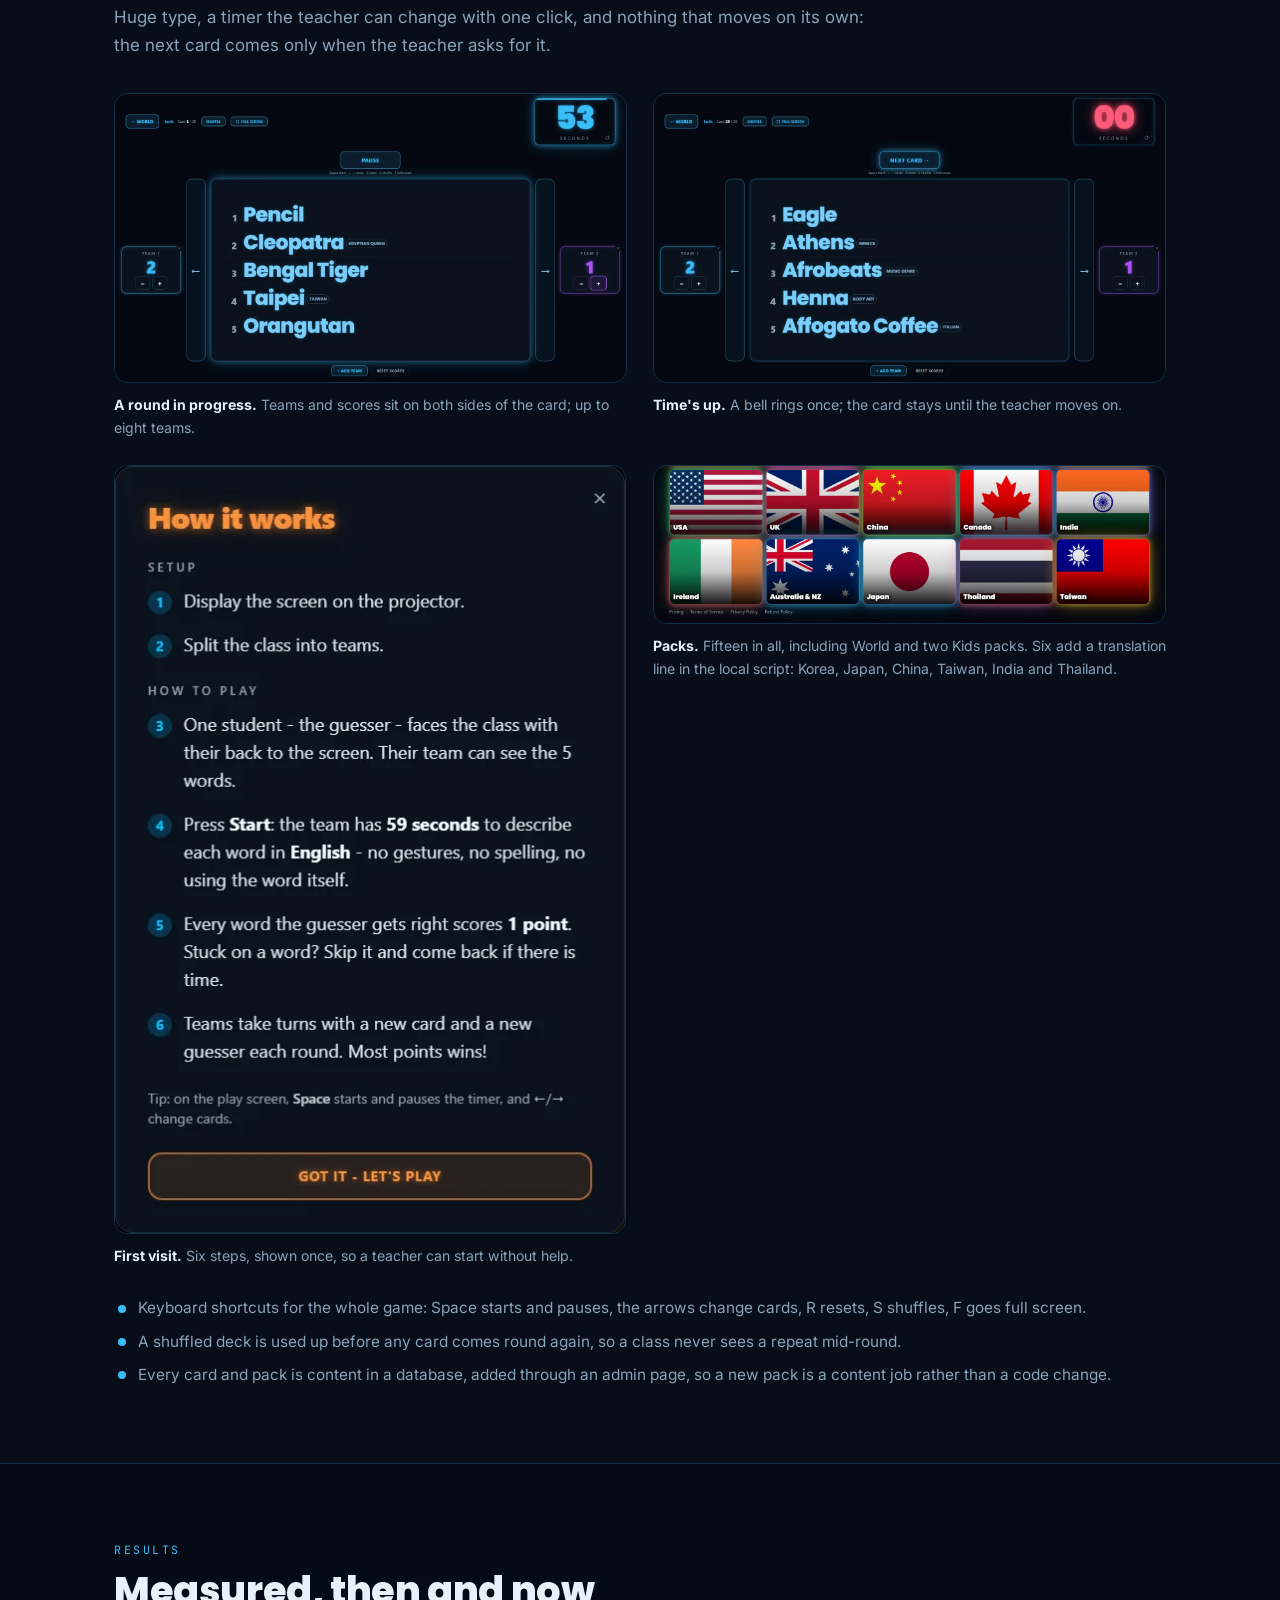
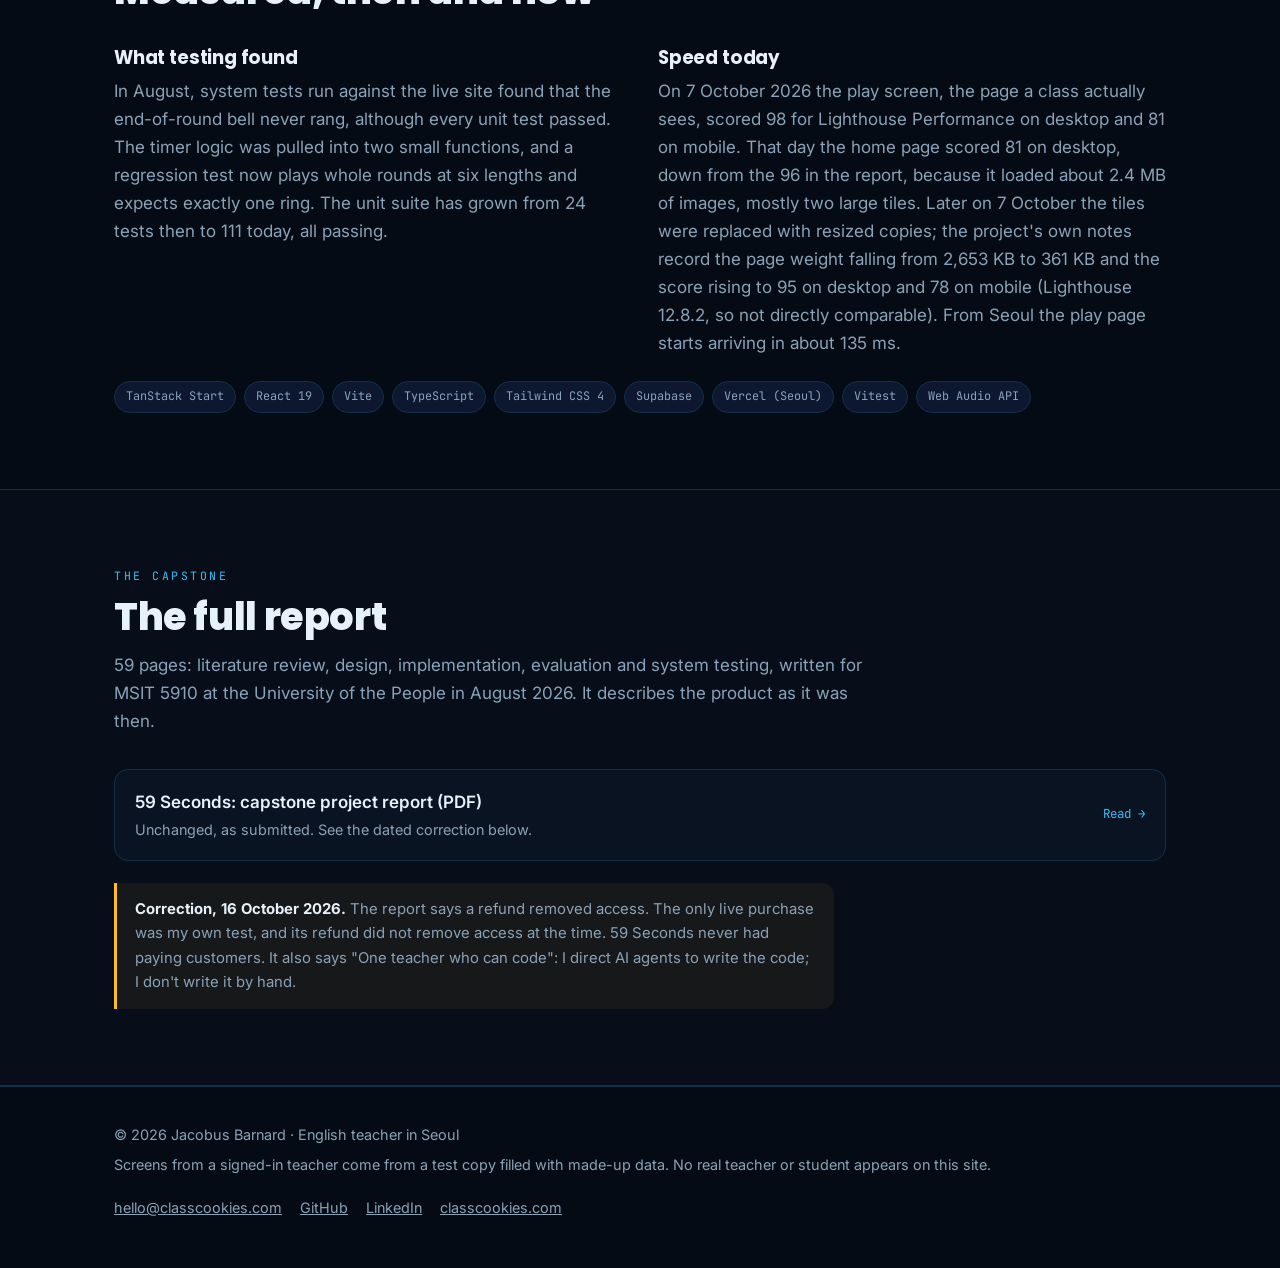
==== commit 7093554b: "Class Cookies open to subscribers since 16 October 2026; report rebuilt; LinkedIn profile in contact" ====
--- a/59-seconds/index.html
+++ b/59-seconds/index.html
@@ -73,7 +73,7 @@
           <li><b>July 2026:</b> live at 59seconds.live, selling packs one at a time. No customer ever bought one; the only purchase was my own test.</li>
           <li><b>August 2026:</b> capstone report submitted.</li>
           <li><b>September 2026:</b> moved into Class Cookies. Pack sales ended on 23 September, the payment code was removed on 28 September, and 59seconds.live now redirects to the new address.</li>
-          <li><b>Today:</b> locked decks are part of the Class Cookies subscription, which is not yet on public sale, and a subscriber can mix their own word lists into a deck.</li>
+          <li><b>Today:</b> locked decks are part of the Class Cookies subscription, open to subscribers since 16 October 2026, and a subscriber can mix their own word lists into a deck.</li>
         </ul>
       </div>
     </div>
@@ -149,6 +149,7 @@
     <div class="links">
       <a href="mailto:hello@classcookies.com">hello@classcookies.com</a>
       <a href="https://github.com/JarFis-ai" rel="noopener">GitHub</a>
+      <a href="https://www.linkedin.com/in/jaco-barnard-707174428" rel="noopener">LinkedIn</a>
       <a href="https://classcookies.com/" rel="noopener">classcookies.com</a>
     </div>
   </div>
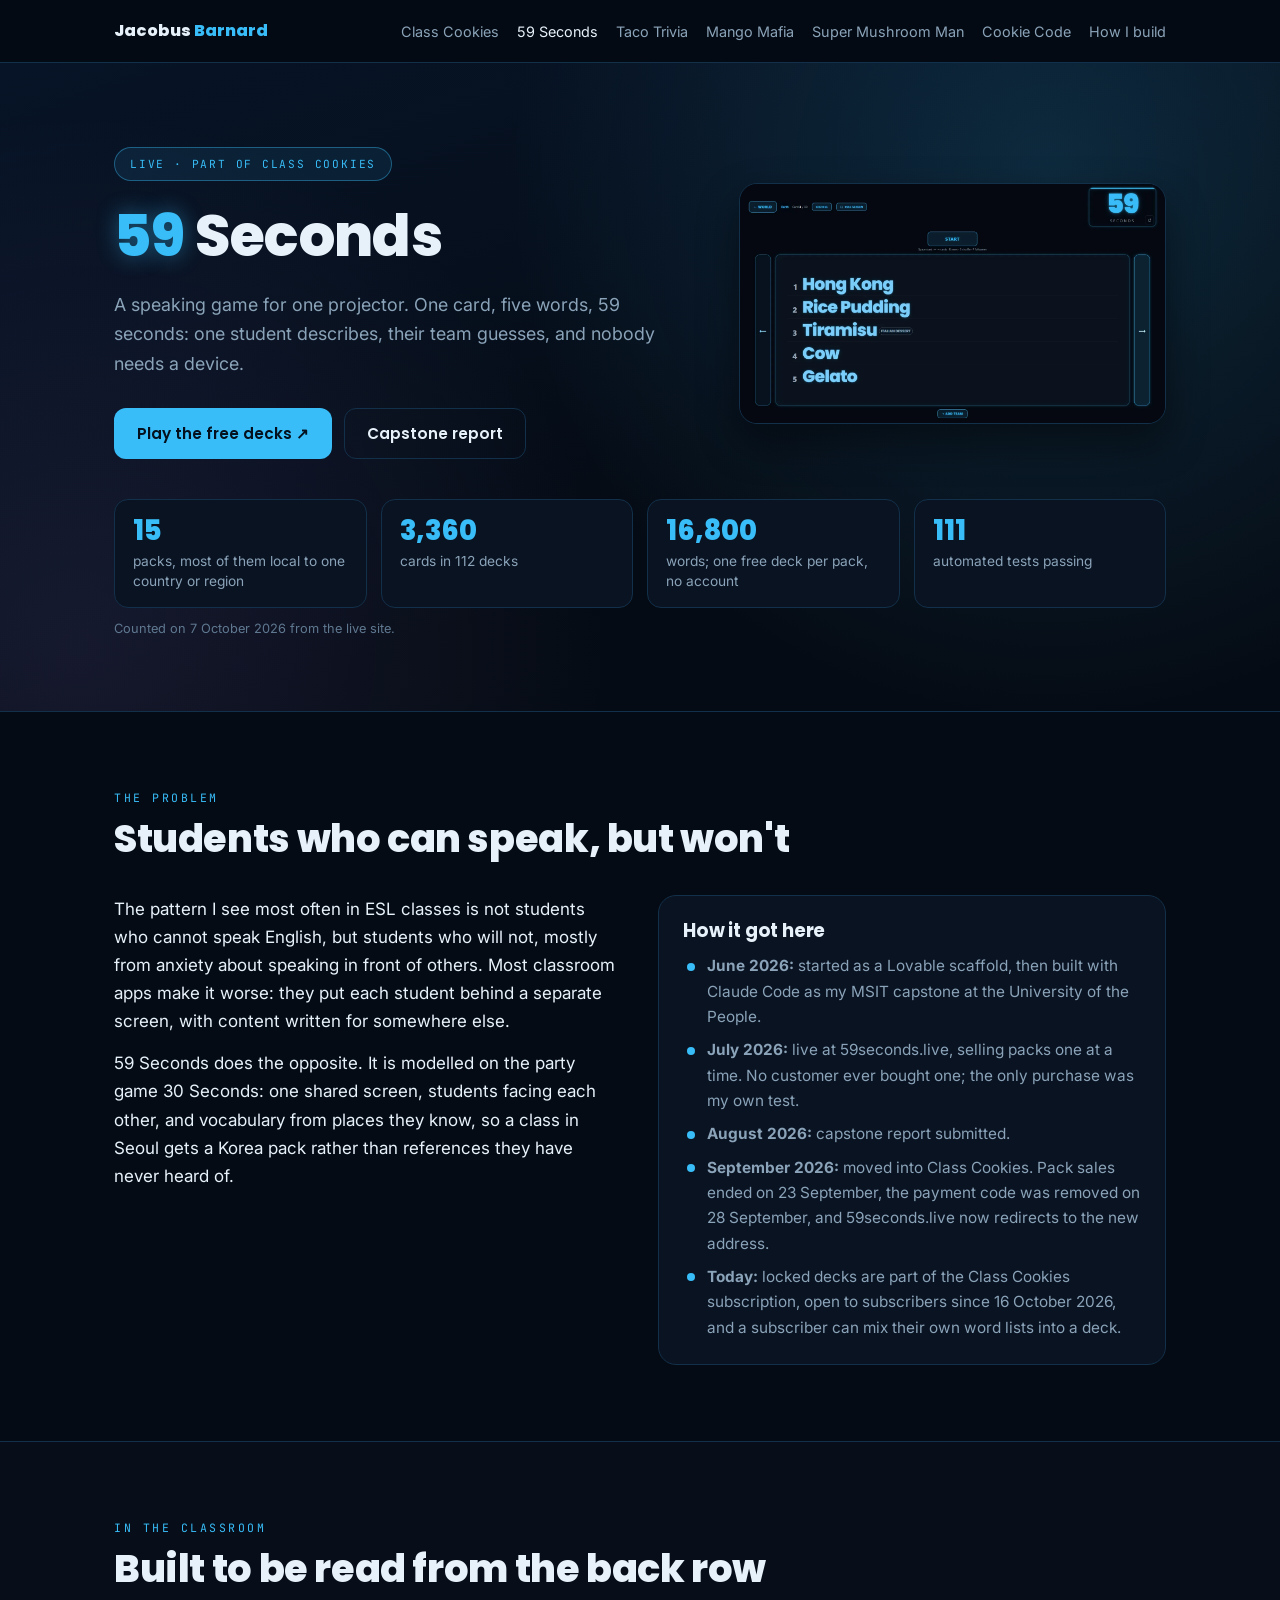
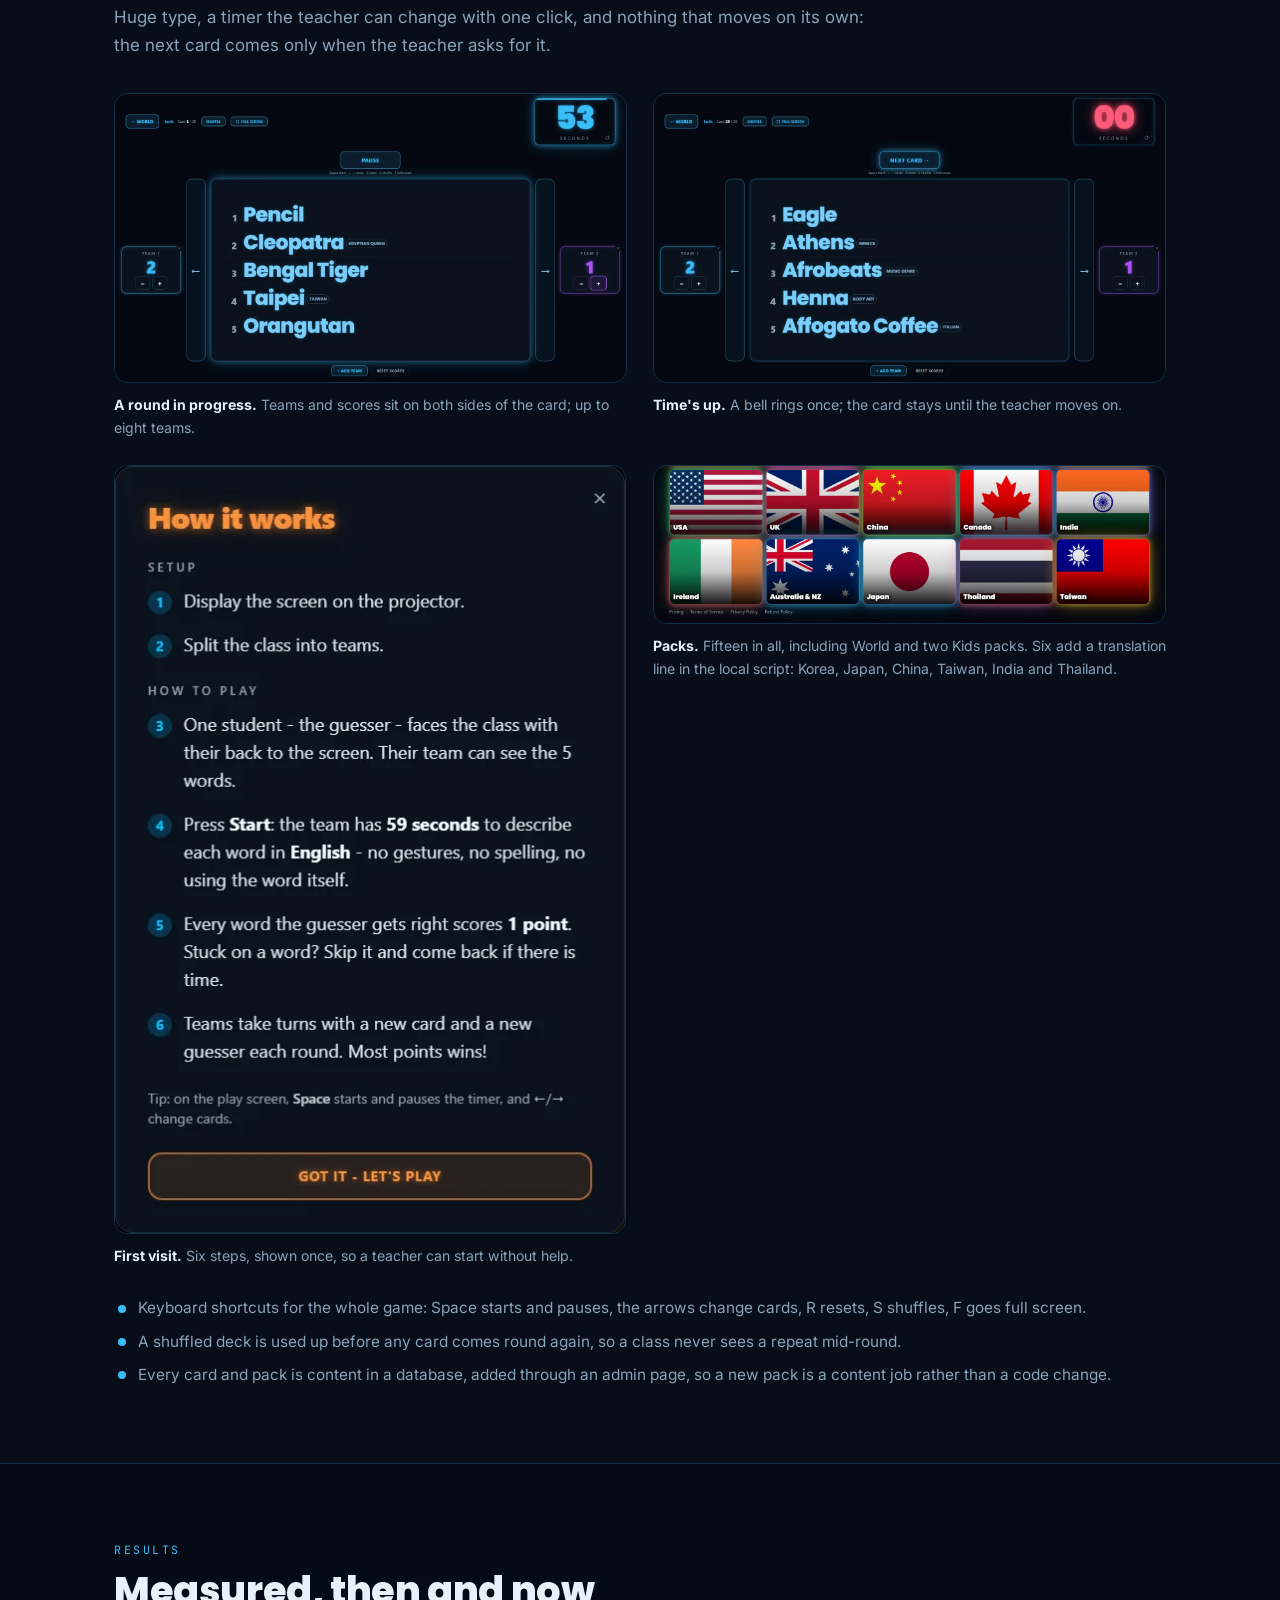
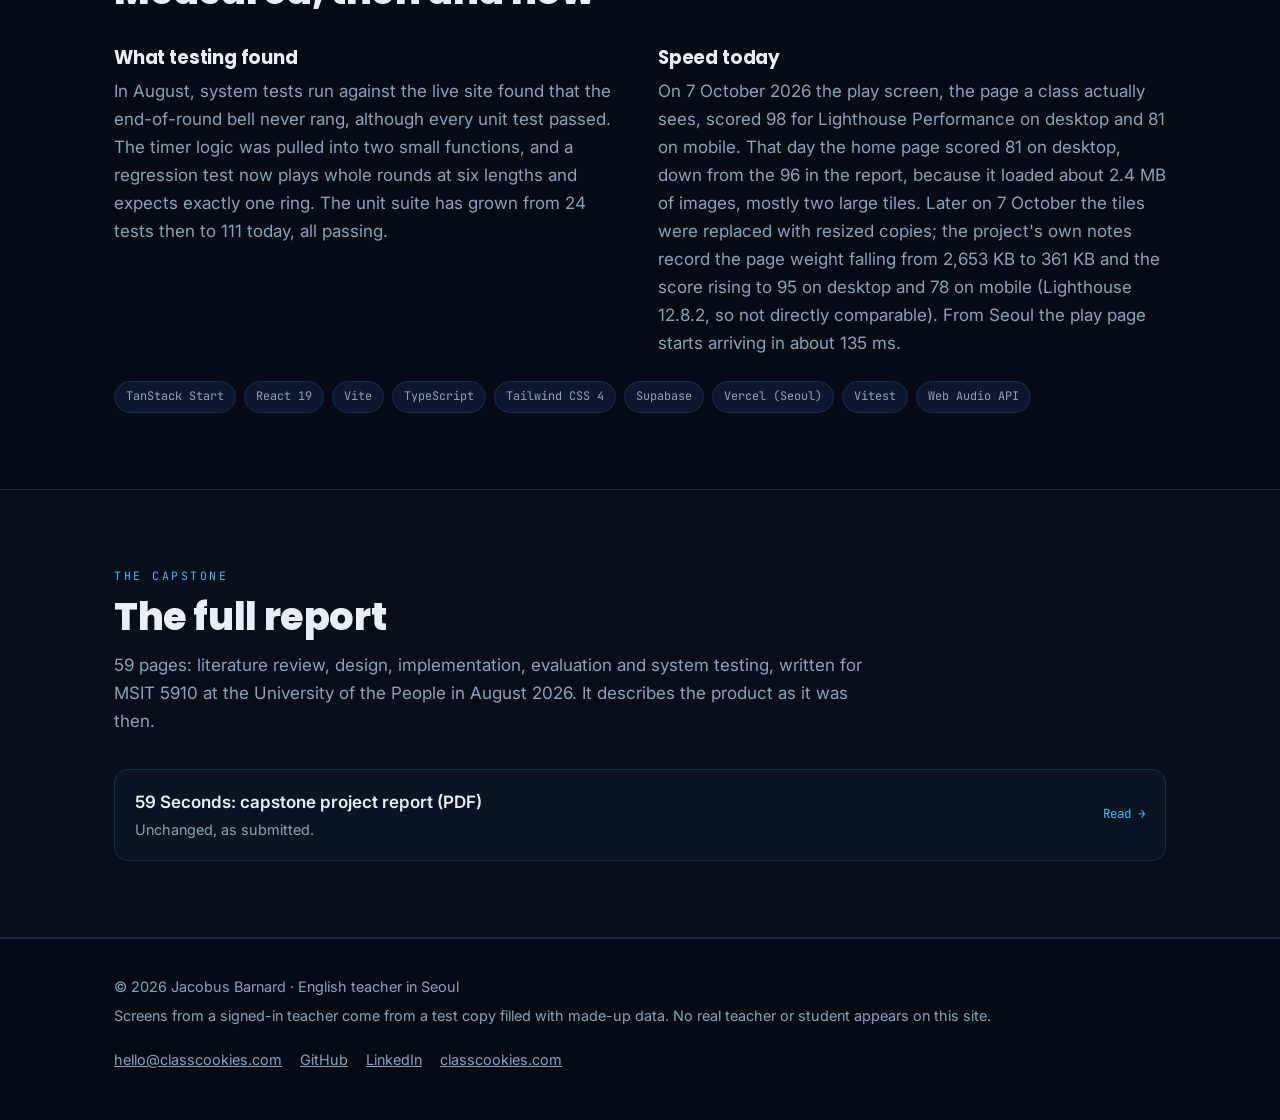
==== commit a99314f8: "Remove the capstone correction note from the home and 59 Seconds pages Co-Authored-By: Claude Opus 5" ====
--- a/59-seconds/index.html
+++ b/59-seconds/index.html
@@ -132,11 +132,10 @@
     </div>
     <div class="docs reveal">
       <a class="doc" href="/report.pdf">
-        <div><div class="t">59 Seconds: capstone project report (PDF)</div><div class="d">Unchanged, as submitted. See the dated correction below.</div></div>
+        <div><div class="t">59 Seconds: capstone project report (PDF)</div><div class="d">Unchanged, as submitted.</div></div>
         <span class="go">Read →</span>
       </a>
     </div>
-    <p class="note reveal"><b>Correction, 16 October 2026.</b> The report says a refund removed access. The only live purchase was my own test, and its refund did not remove access at the time. 59 Seconds never had paying customers. It also says "One teacher who can code": I direct AI agents to write the code; I don't write it by hand.</p>
   </div>
 </section>
 </main>
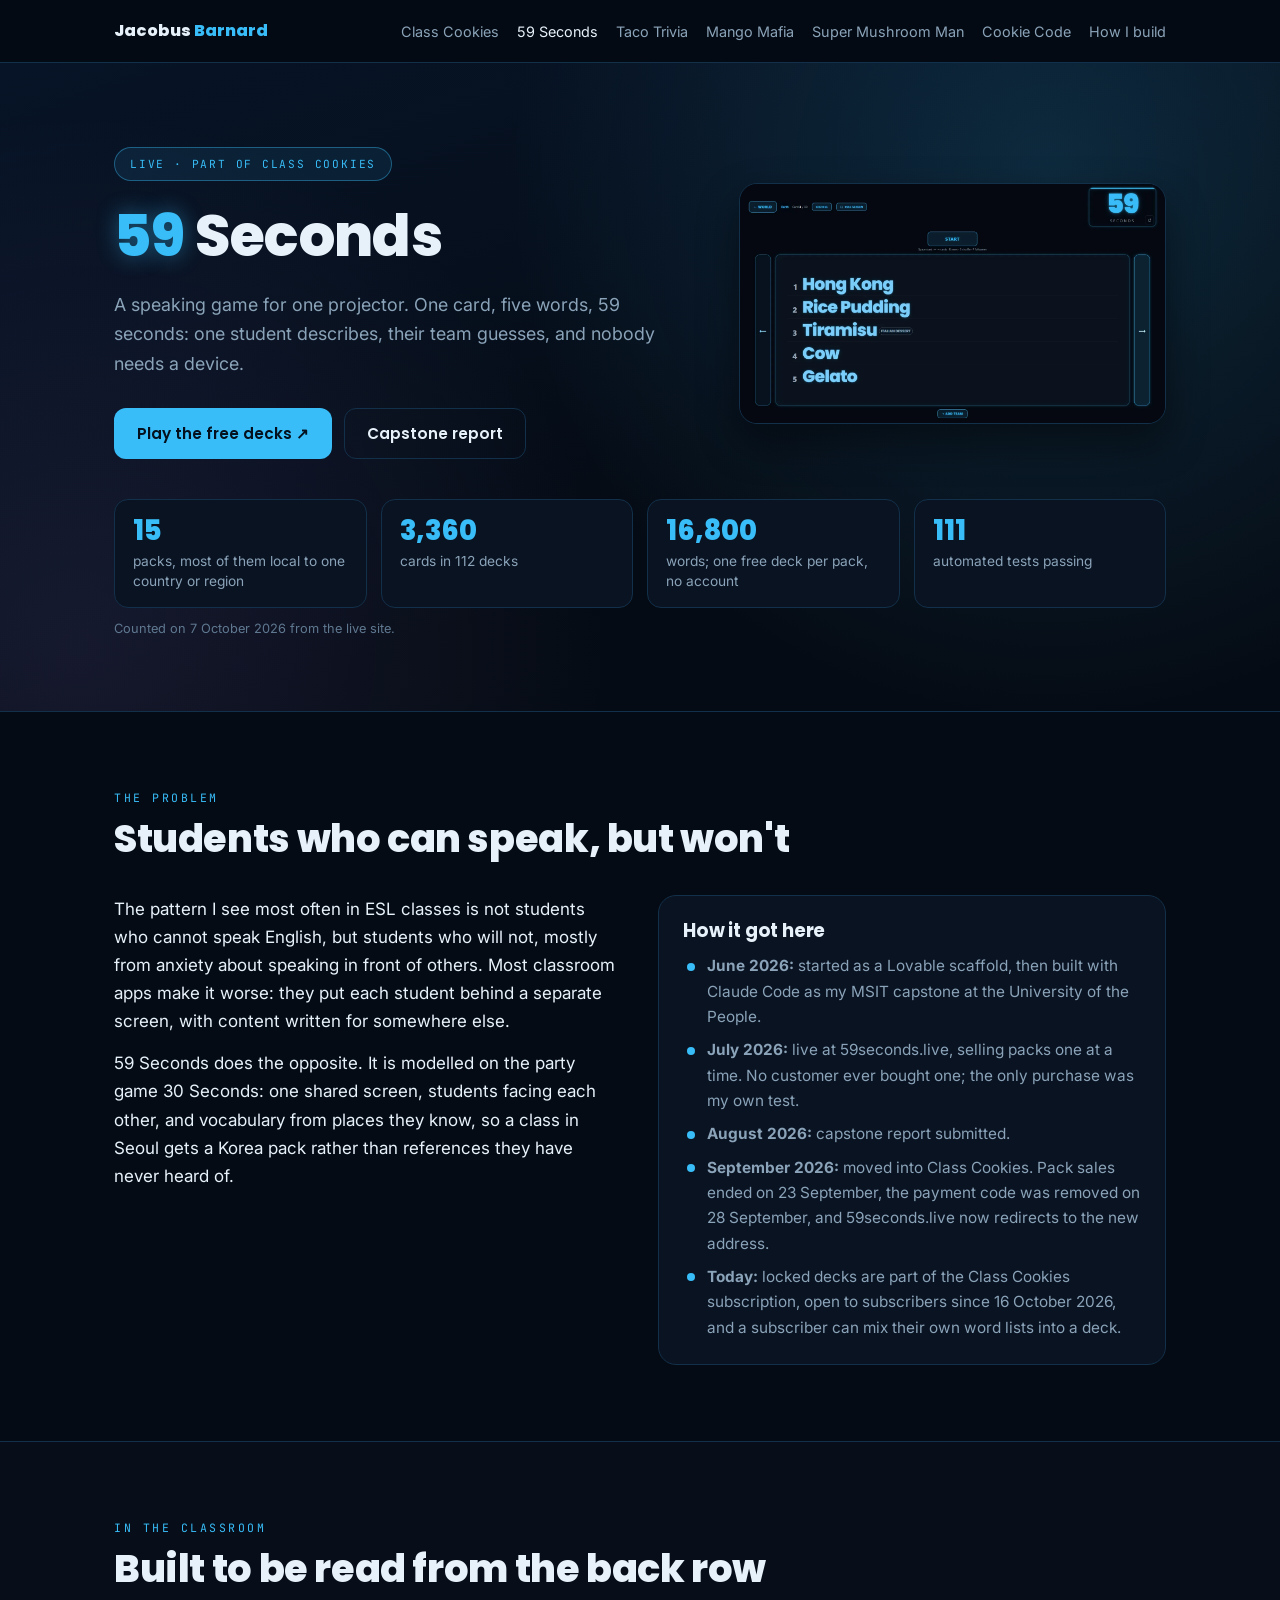
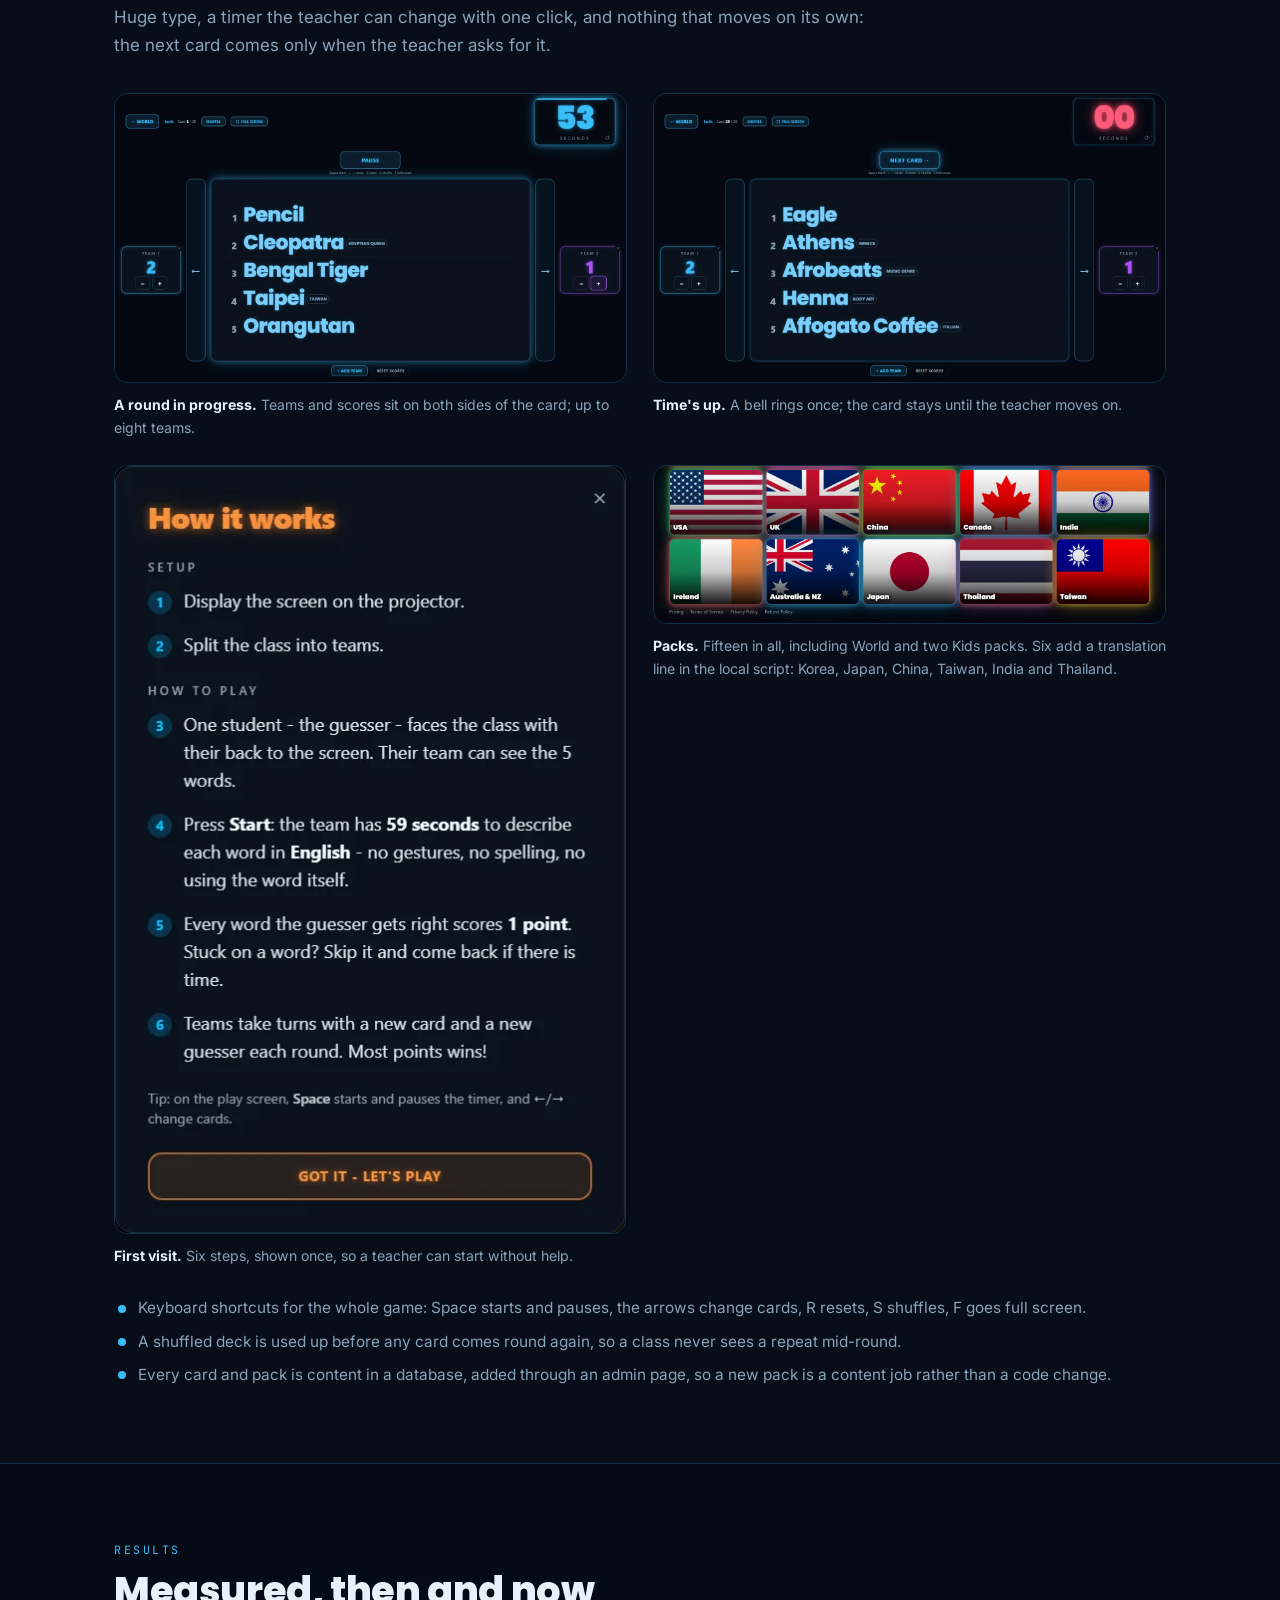
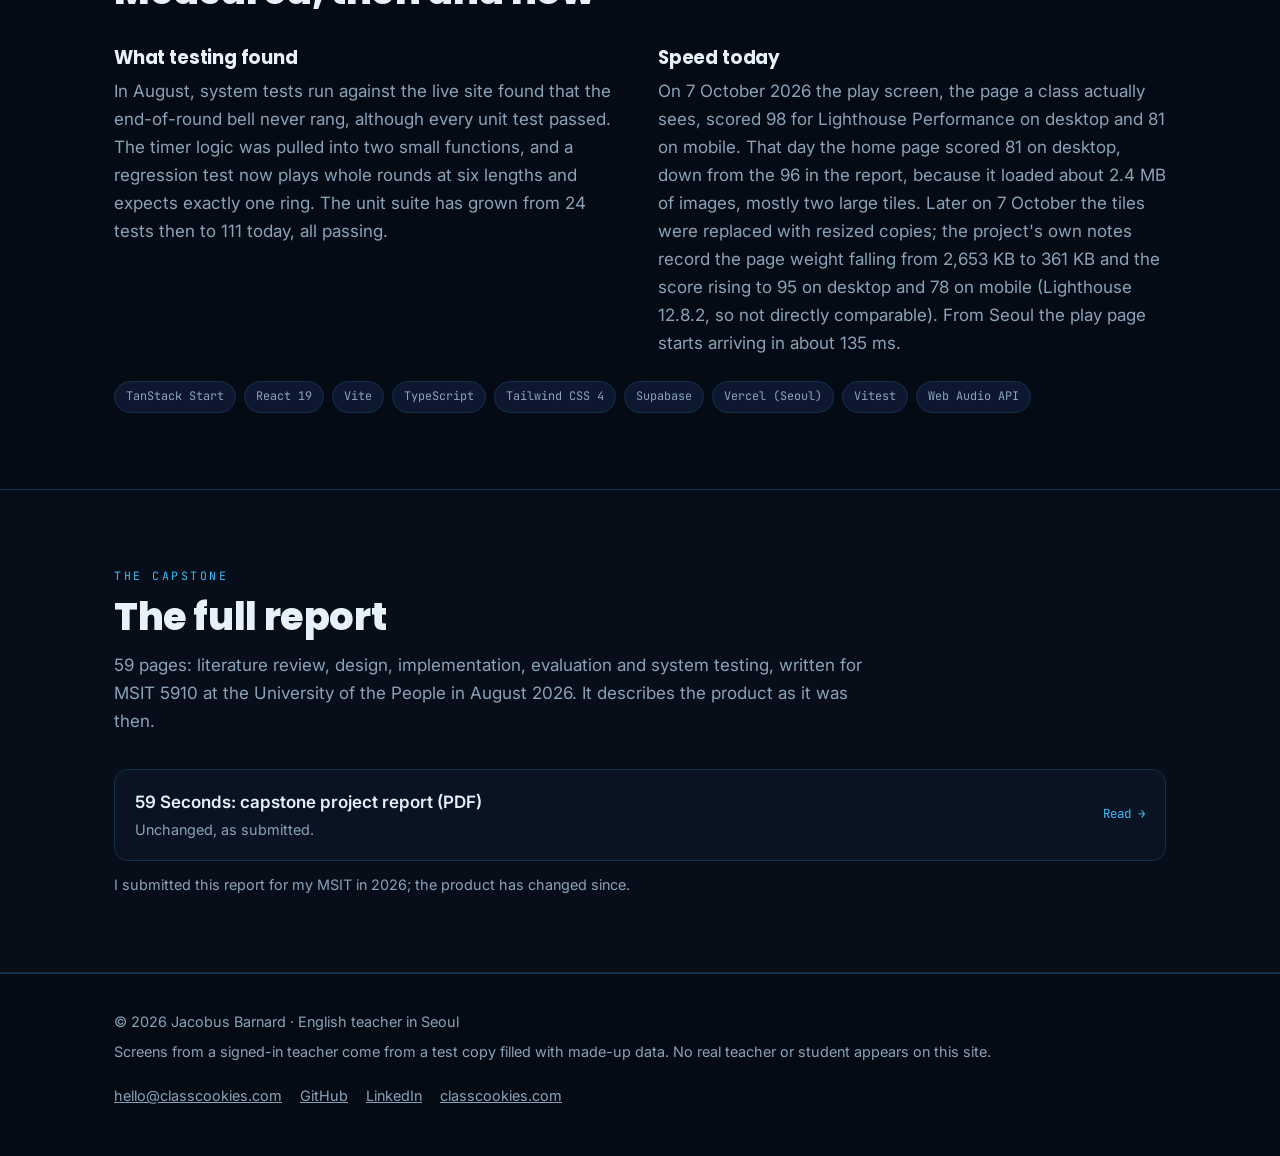
==== commit b08389a3: "Capstone: one line on when it was submitted; Class Cookies report: drop the dated-correction sentenc" ====
--- a/59-seconds/index.html
+++ b/59-seconds/index.html
@@ -136,6 +136,7 @@
         <span class="go">Read →</span>
       </a>
     </div>
+    <p class="muted small reveal" style="margin-top:12px">I submitted this report for my MSIT in 2026; the product has changed since.</p>
   </div>
 </section>
 </main>
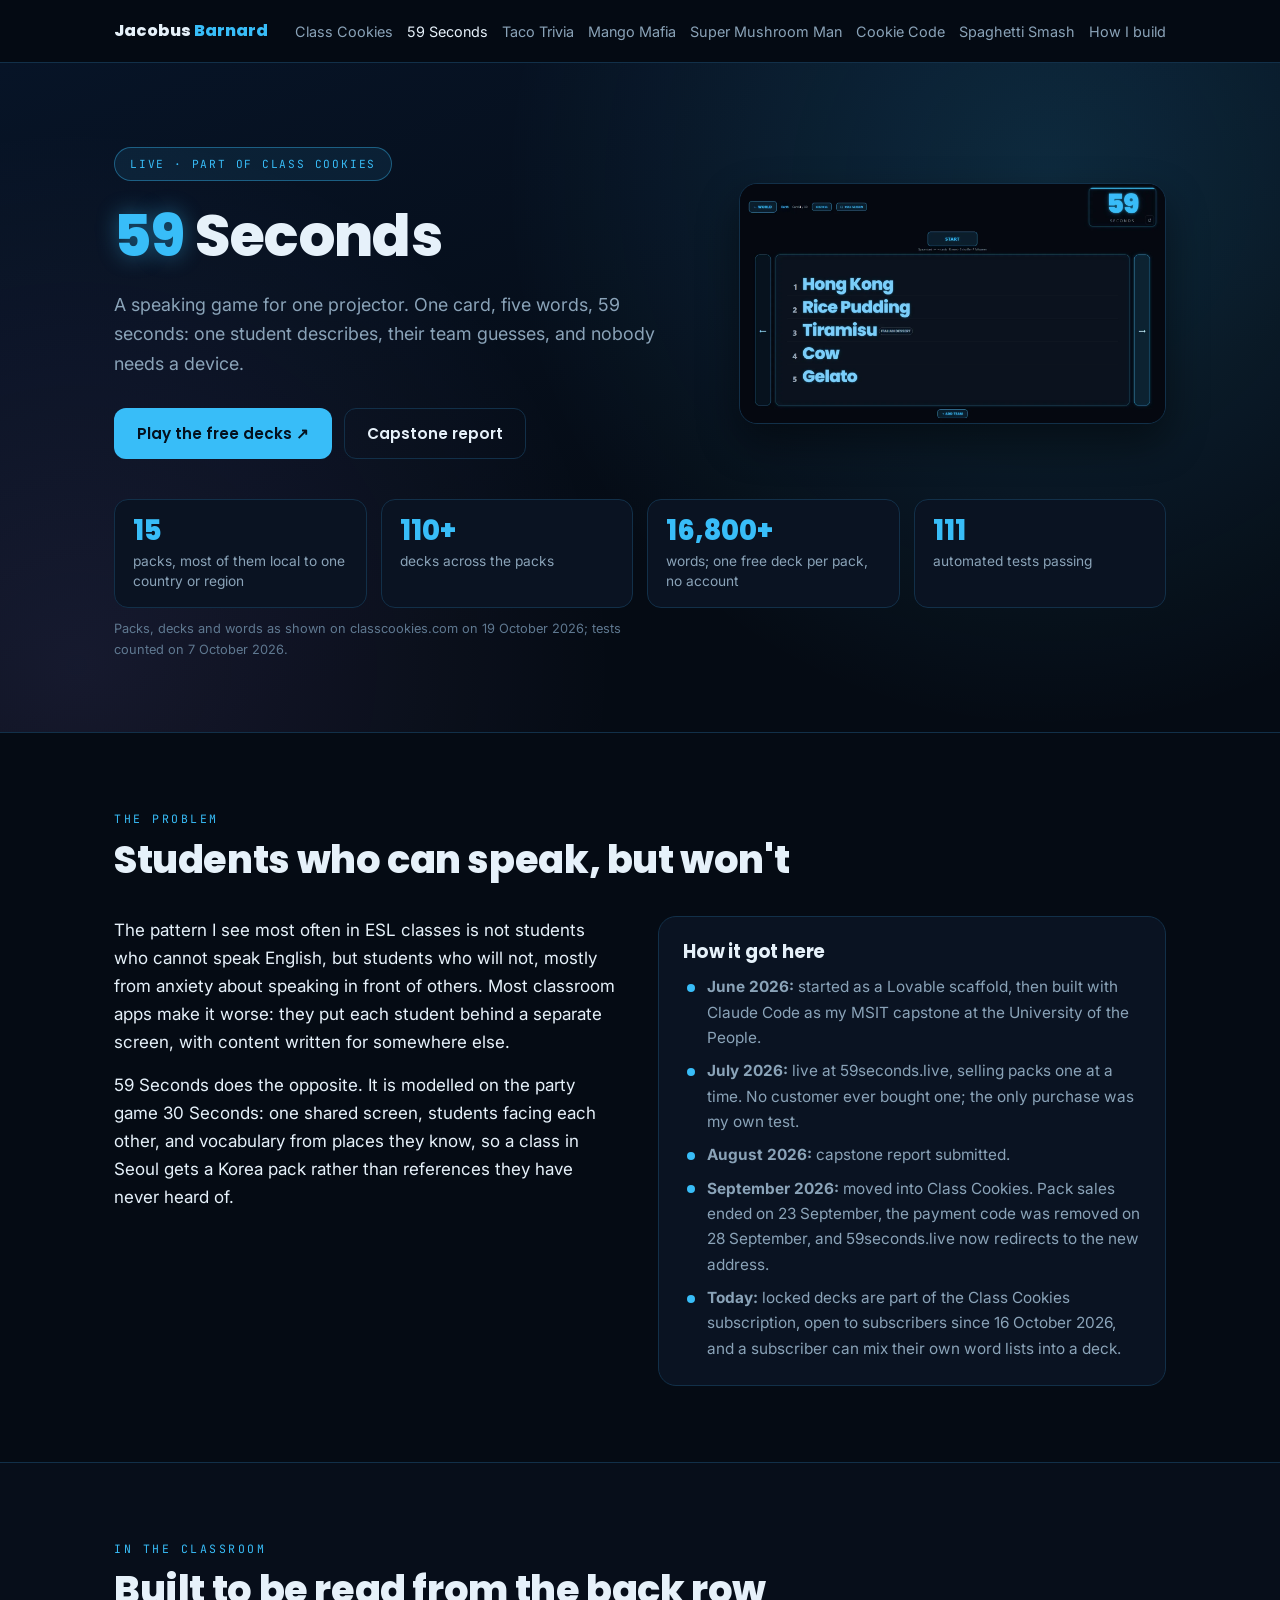
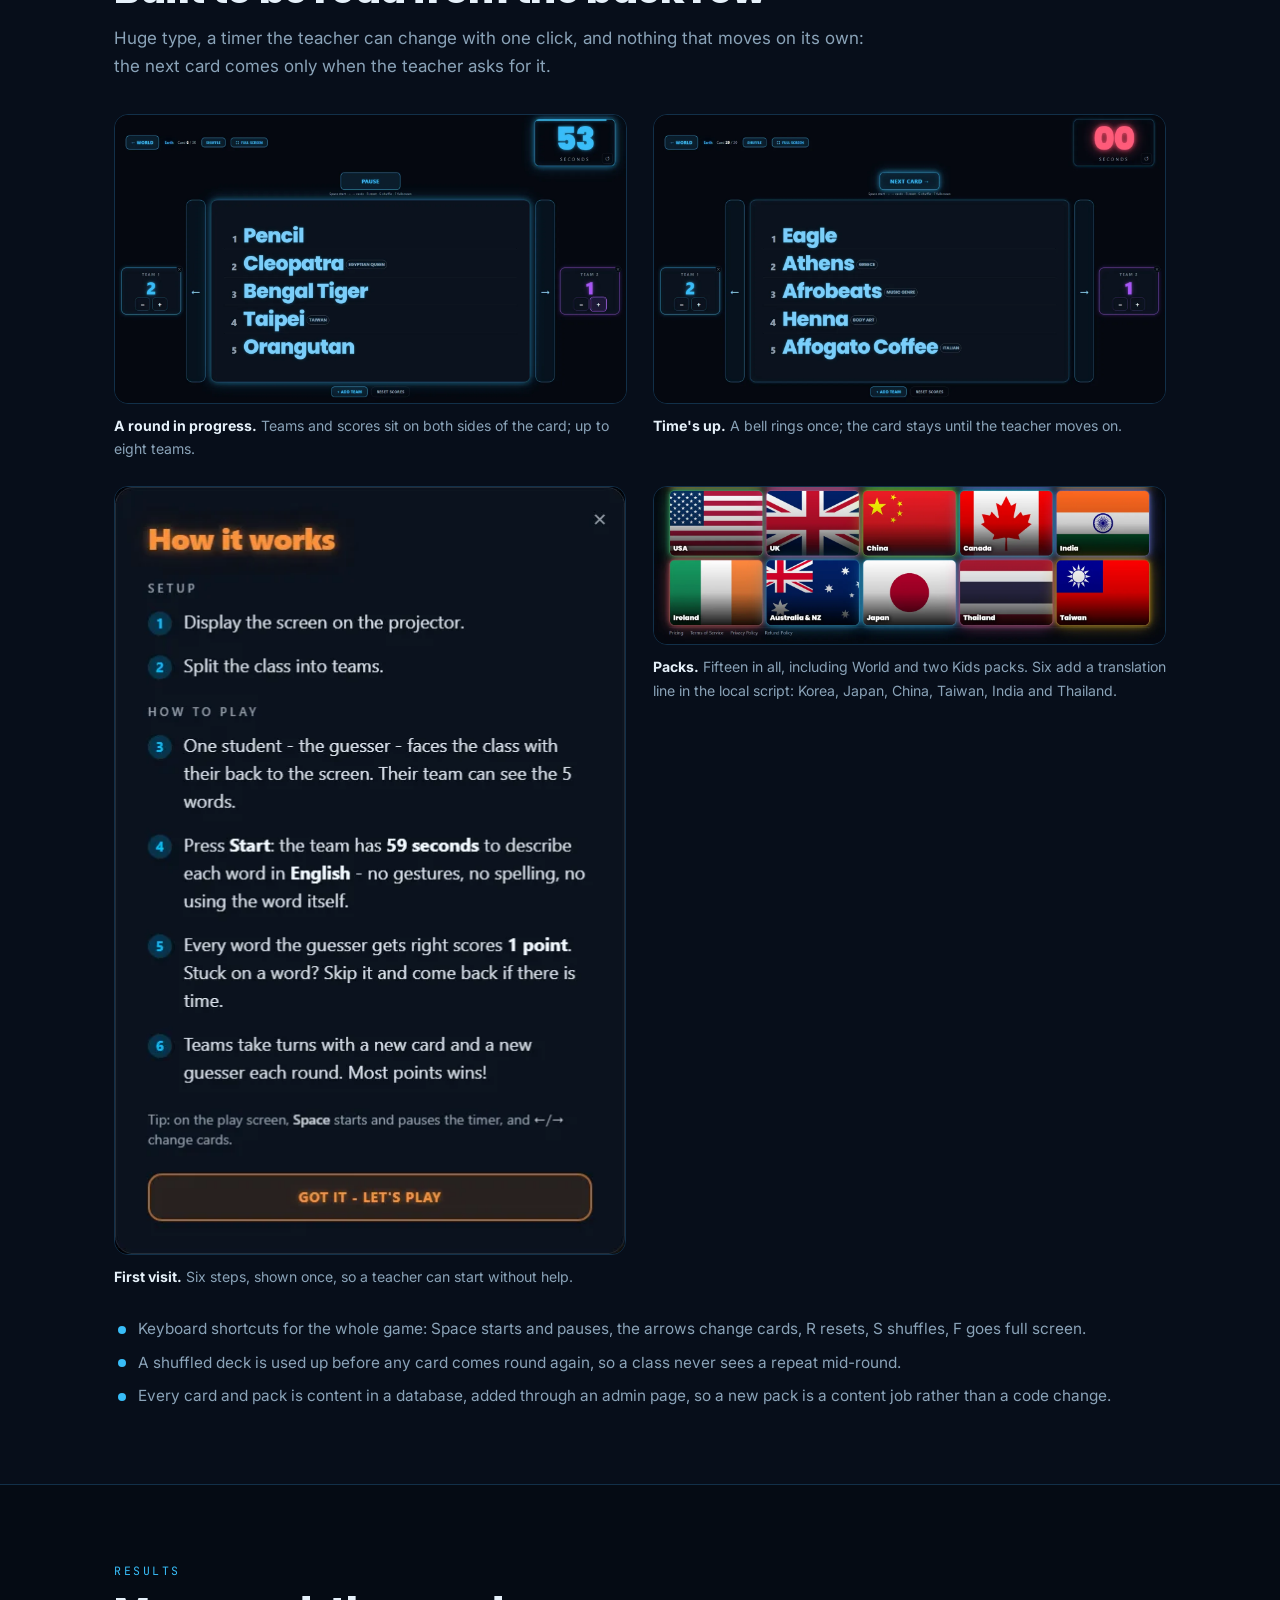
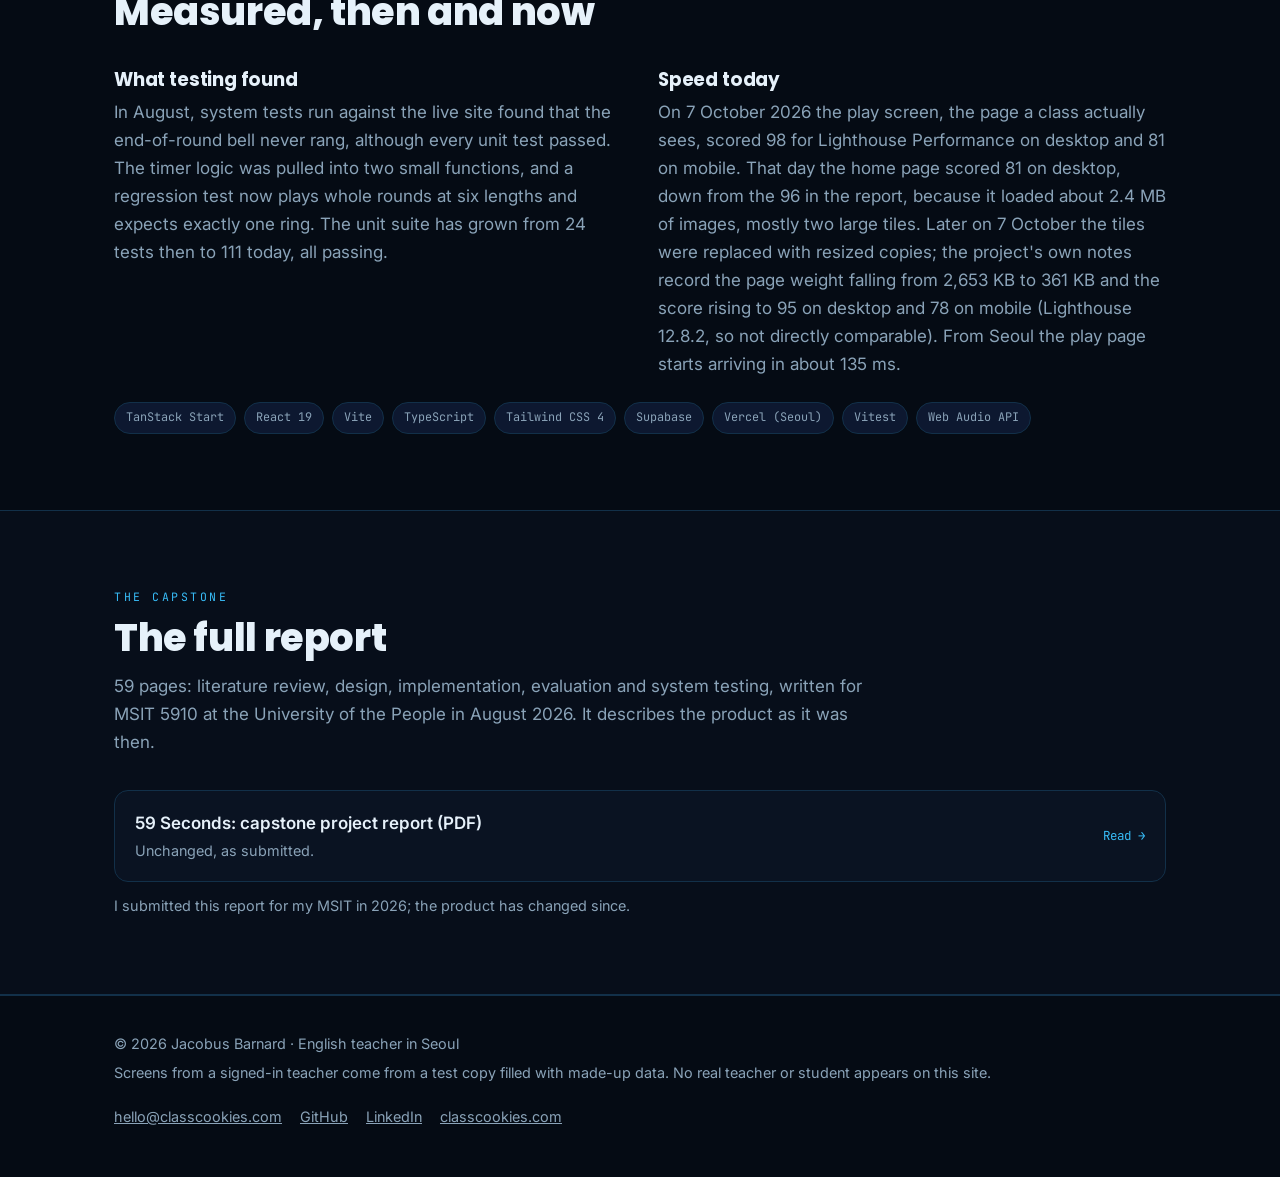
==== commit a37dd7f1: "Spaghetti Smash, the sixth game; counts matched to classcookies.com (six games, nine tools, 45+ work" ====
--- a/59-seconds/index.html
+++ b/59-seconds/index.html
@@ -4,11 +4,11 @@
 <meta charset="utf-8">
 <meta name="viewport" content="width=device-width, initial-scale=1">
 <title>59 Seconds | Jacobus Barnard</title>
-<meta name="description" content="59 Seconds: one card, five words, 59 seconds. A projector-first ESL speaking game with 15 packs and 3,360 cards, now part of Class Cookies. My MSIT capstone, with the full report.">
+<meta name="description" content="59 Seconds: one card, five words, 59 seconds. A projector-first ESL speaking game with 15 packs and 110+ decks, now part of Class Cookies. My MSIT capstone, with the full report.">
 <link rel="canonical" href="https://jarfis-ai.github.io/59-seconds/">
 <meta property="og:type" content="website">
 <meta property="og:title" content="59 Seconds: a speaking game for one projector">
-<meta property="og:description" content="59 Seconds: one card, five words, 59 seconds. A projector-first ESL speaking game with 15 packs and 3,360 cards, now part of Class Cookies. My MSIT capstone, with the full report.">
+<meta property="og:description" content="59 Seconds: one card, five words, 59 seconds. A projector-first ESL speaking game with 15 packs and 110+ decks, now part of Class Cookies. My MSIT capstone, with the full report.">
 <meta property="og:url" content="https://jarfis-ai.github.io/59-seconds/">
 <meta property="og:image" content="https://jarfis-ai.github.io/assets/og/59-seconds.png">
 <meta property="og:image:width" content="1200">
@@ -27,7 +27,7 @@
 <header class="nav">
   <div class="wrap">
     <a class="brand" href="/">Jacobus <span>Barnard</span></a>
-    <nav aria-label="Main"><ul><li><a class="link" href="/class-cookies/">Class Cookies</a></li><li><a class="link" href="/59-seconds/" aria-current="page">59 Seconds</a></li><li><a class="link" href="/taco-trivia/">Taco Trivia</a></li><li><a class="link" href="/mango-mafia/">Mango Mafia</a></li><li><a class="link" href="/super-mushroom-man/">Super Mushroom Man</a></li><li><a class="link" href="/cookie-code/">Cookie Code</a></li><li><a class="link" href="/#how">How I build</a></li></ul></nav>
+    <nav aria-label="Main"><ul><li><a class="link" href="/class-cookies/">Class Cookies</a></li><li><a class="link" href="/59-seconds/" aria-current="page">59 Seconds</a></li><li><a class="link" href="/taco-trivia/">Taco Trivia</a></li><li><a class="link" href="/mango-mafia/">Mango Mafia</a></li><li><a class="link" href="/super-mushroom-man/">Super Mushroom Man</a></li><li><a class="link" href="/cookie-code/">Cookie Code</a></li><li><a class="link" href="/spaghetti-smash/">Spaghetti Smash</a></li><li><a class="link" href="/#how">How I build</a></li></ul></nav>
   </div>
 </header>
 <main id="main">
@@ -47,11 +47,11 @@
   <div class="wrap">
     <div class="facts">
       <div class="fact"><b>15</b><span>packs, most of them local to one country or region</span></div>
-      <div class="fact"><b>3,360</b><span>cards in 112 decks</span></div>
-      <div class="fact"><b>16,800</b><span>words; one free deck per pack, no account</span></div>
+      <div class="fact"><b>110+</b><span>decks across the packs</span></div>
+      <div class="fact"><b>16,800+</b><span>words; one free deck per pack, no account</span></div>
       <div class="fact"><b>111</b><span>automated tests passing</span></div>
     </div>
-    <p class="asof">Counted on 7 October 2026 from the live site.</p>
+    <p class="asof">Packs, decks and words as shown on classcookies.com on 19 October 2026; tests counted on 7 October 2026.</p>
   </div>
 </section>
 
--- a/assets/site.css
+++ b/assets/site.css
@@ -4,14 +4,14 @@
 :root{
   --bg:#050B14; --alt:#070E1A; --card:#0A1322; --card2:#0D1830; --line:#123049;
   --ink:#E6F1FA; --muted:#8AA3B8; --dim:#5F7890;
-  --cyan:#38BDF8; --purple:#A78BFA; --green:#4ADE80; --pink:#F472B6; --amber:#FBBF24; --red:#FB7185; --lilac:#C4B5FD;
+  --cyan:#38BDF8; --purple:#A78BFA; --green:#4ADE80; --pink:#F472B6; --amber:#FBBF24; --red:#FB7185; --lilac:#C4B5FD; --tomato:#F87171;
   --accent:var(--cyan);
   --radius:18px;
   --wrap:1100px;
   --shadow:0 18px 40px rgba(0,0,0,.45);
 }
 .accent-purple{--accent:var(--purple)} .accent-cyan{--accent:var(--cyan)} .accent-red{--accent:var(--red)}
-.accent-amber{--accent:var(--amber)} .accent-green{--accent:var(--green)} .accent-lilac{--accent:var(--lilac)}
+.accent-amber{--accent:var(--amber)} .accent-green{--accent:var(--green)} .accent-lilac{--accent:var(--lilac)} .accent-tomato{--accent:var(--tomato)}
 
 *{box-sizing:border-box;margin:0;padding:0}
 html{scroll-behavior:smooth;-webkit-text-size-adjust:100%}
@@ -42,7 +42,7 @@
 .nav .wrap{display:flex;align-items:center;justify-content:space-between;gap:16px;min-height:62px;flex-wrap:wrap}
 .brand{font-family:Poppins,sans-serif;font-weight:800;font-size:1.02rem;color:var(--ink);text-decoration:none;white-space:nowrap}
 .brand span{color:var(--cyan)}
-.nav ul{list-style:none;display:flex;flex-wrap:wrap;gap:4px 18px}
+.nav ul{list-style:none;display:flex;flex-wrap:wrap;gap:4px 14px} /* 14px, not 18: eight links fit on one line down to 1100px (19 Oct) */
 .nav a.link{color:var(--muted);text-decoration:none;font-size:.9rem;white-space:nowrap}
 .nav a.link:hover,.nav a.link[aria-current="page"]{color:var(--ink)}
 @media(max-width:760px){.nav .wrap{padding-top:10px;padding-bottom:10px}.nav ul{gap:2px 14px}.nav a.link{font-size:.84rem}}
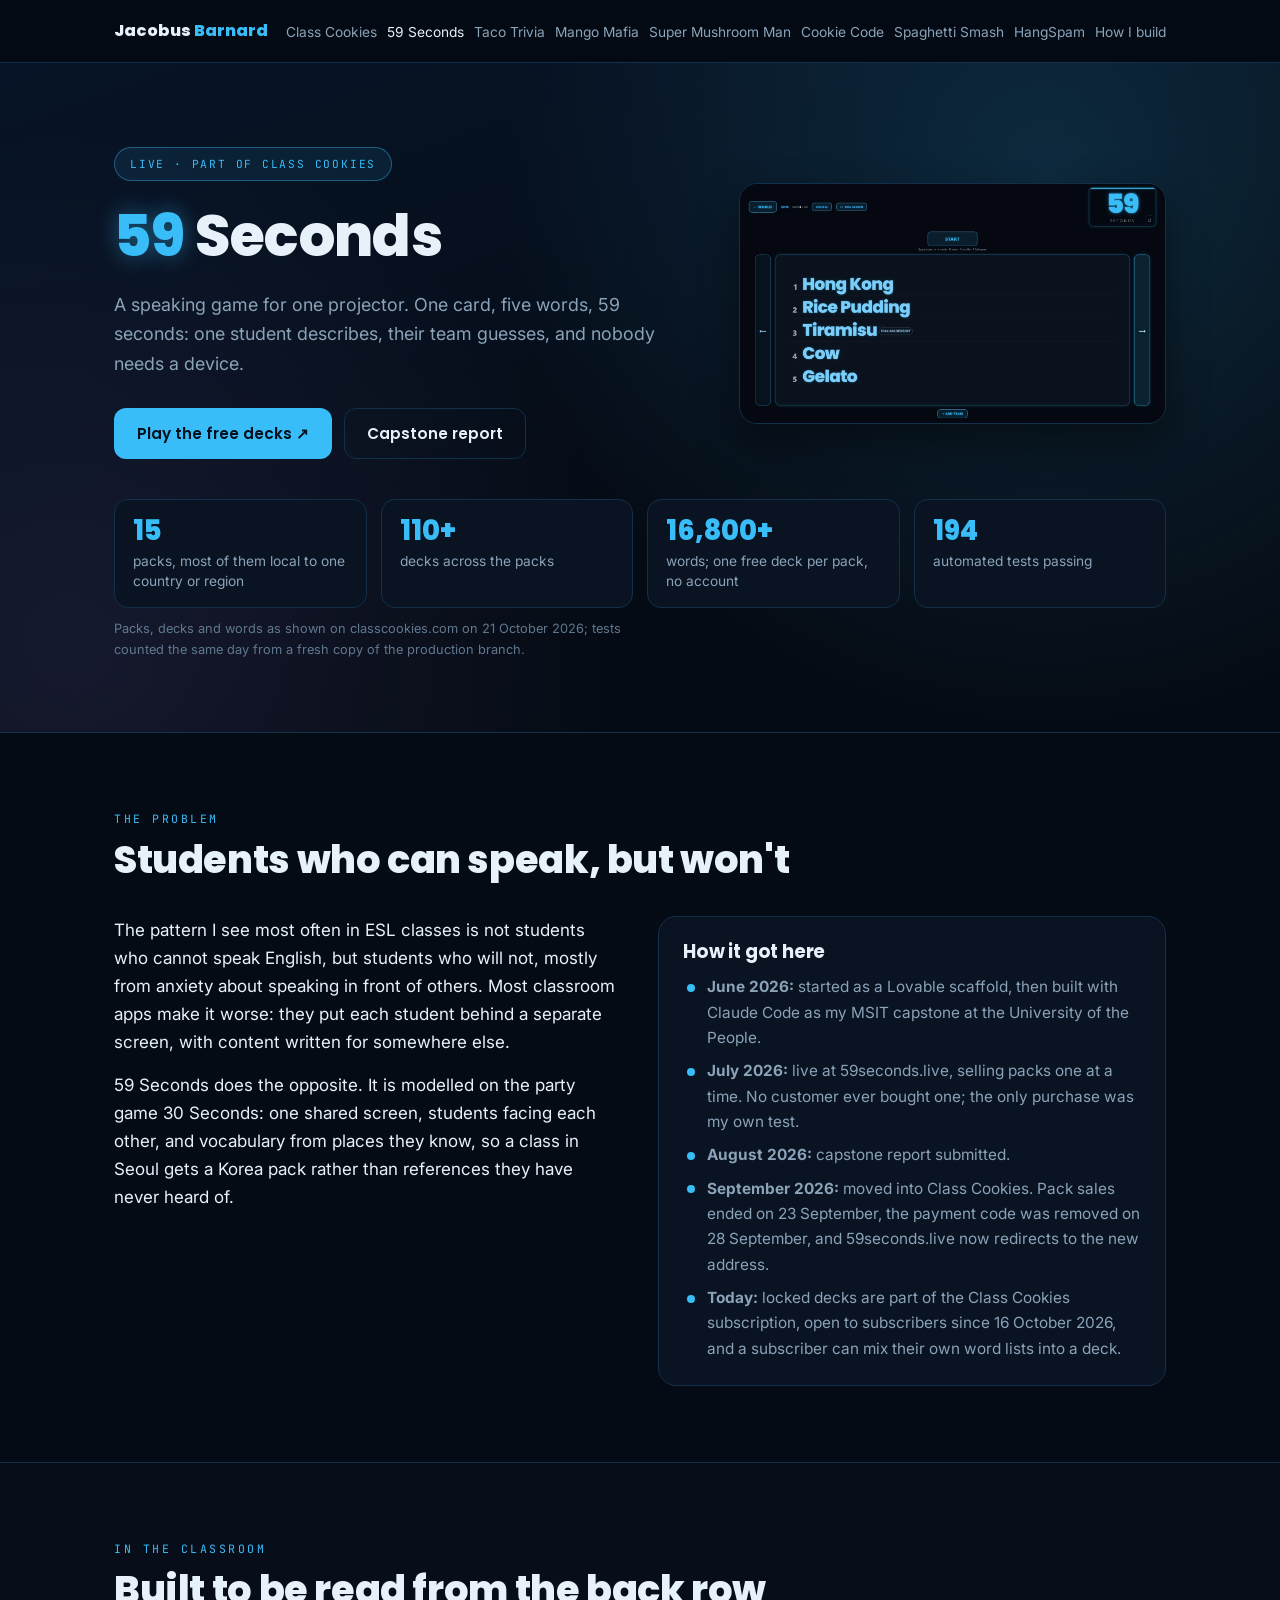
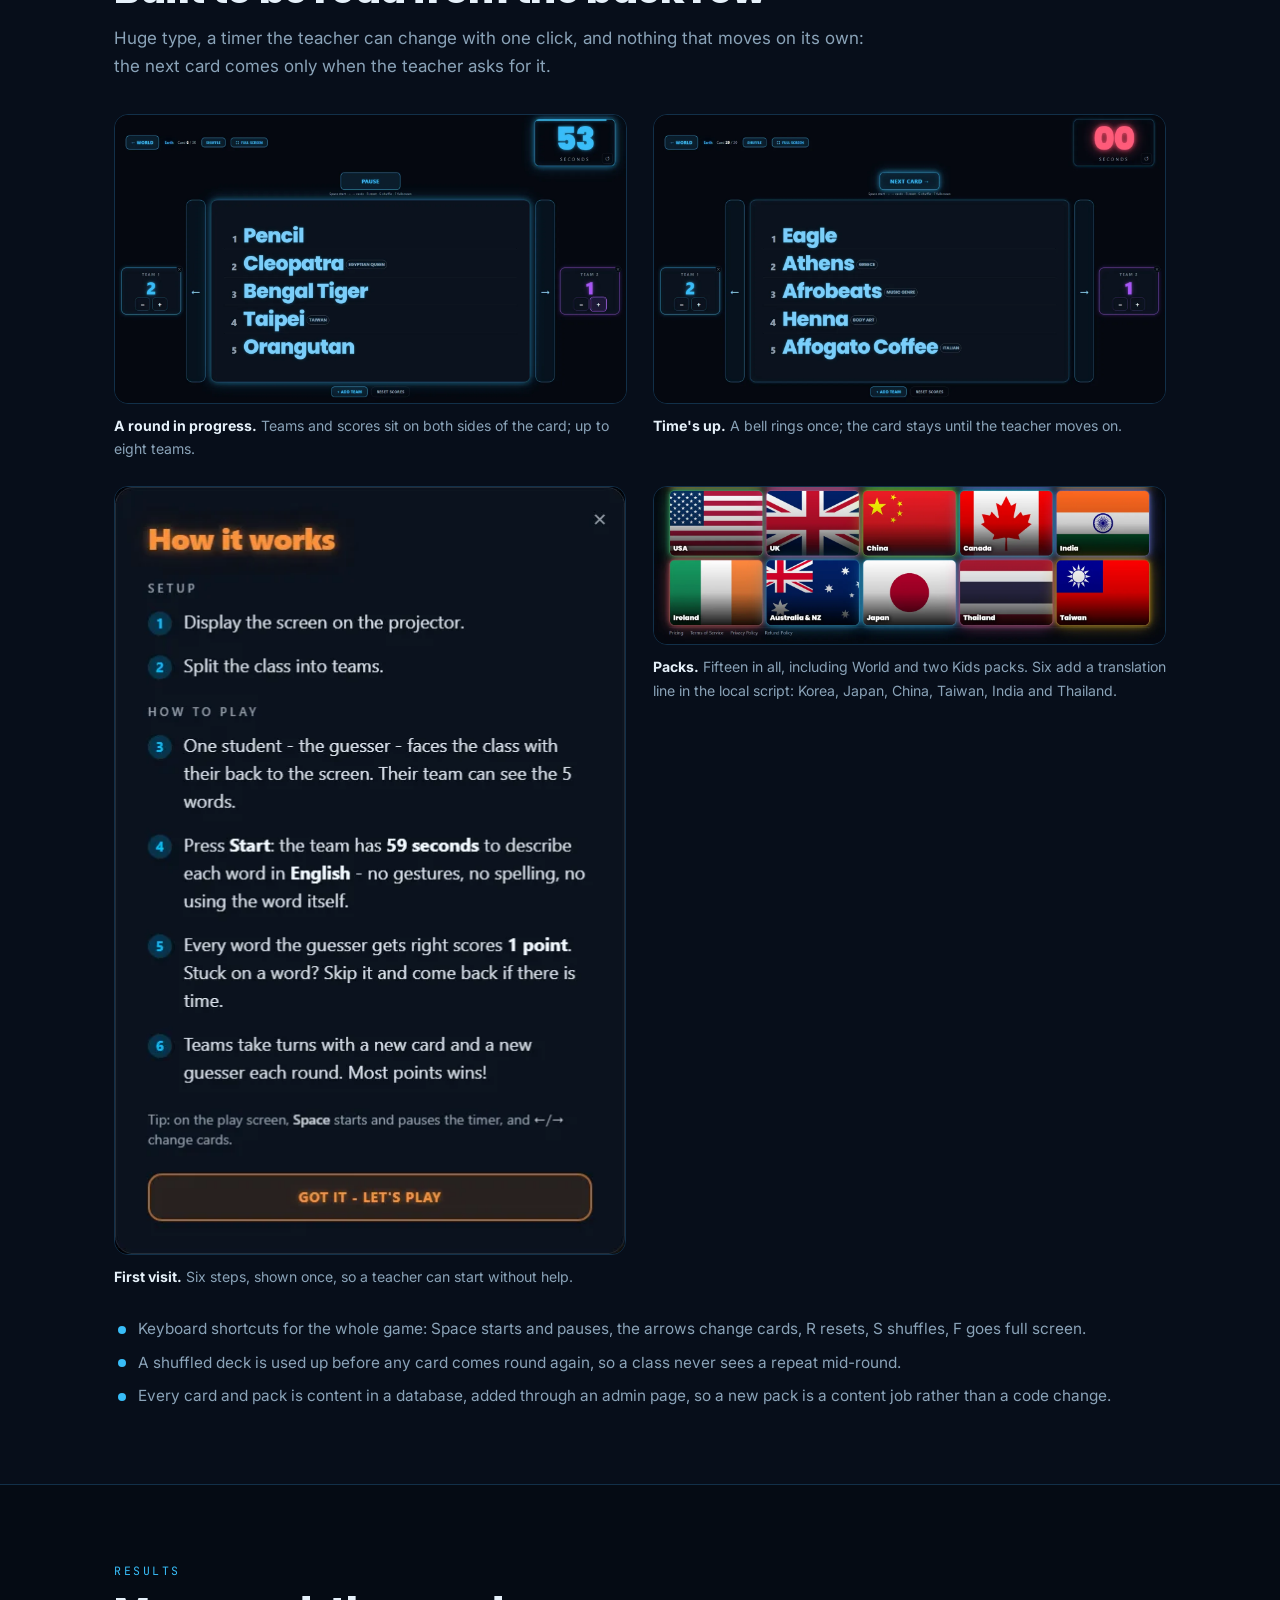
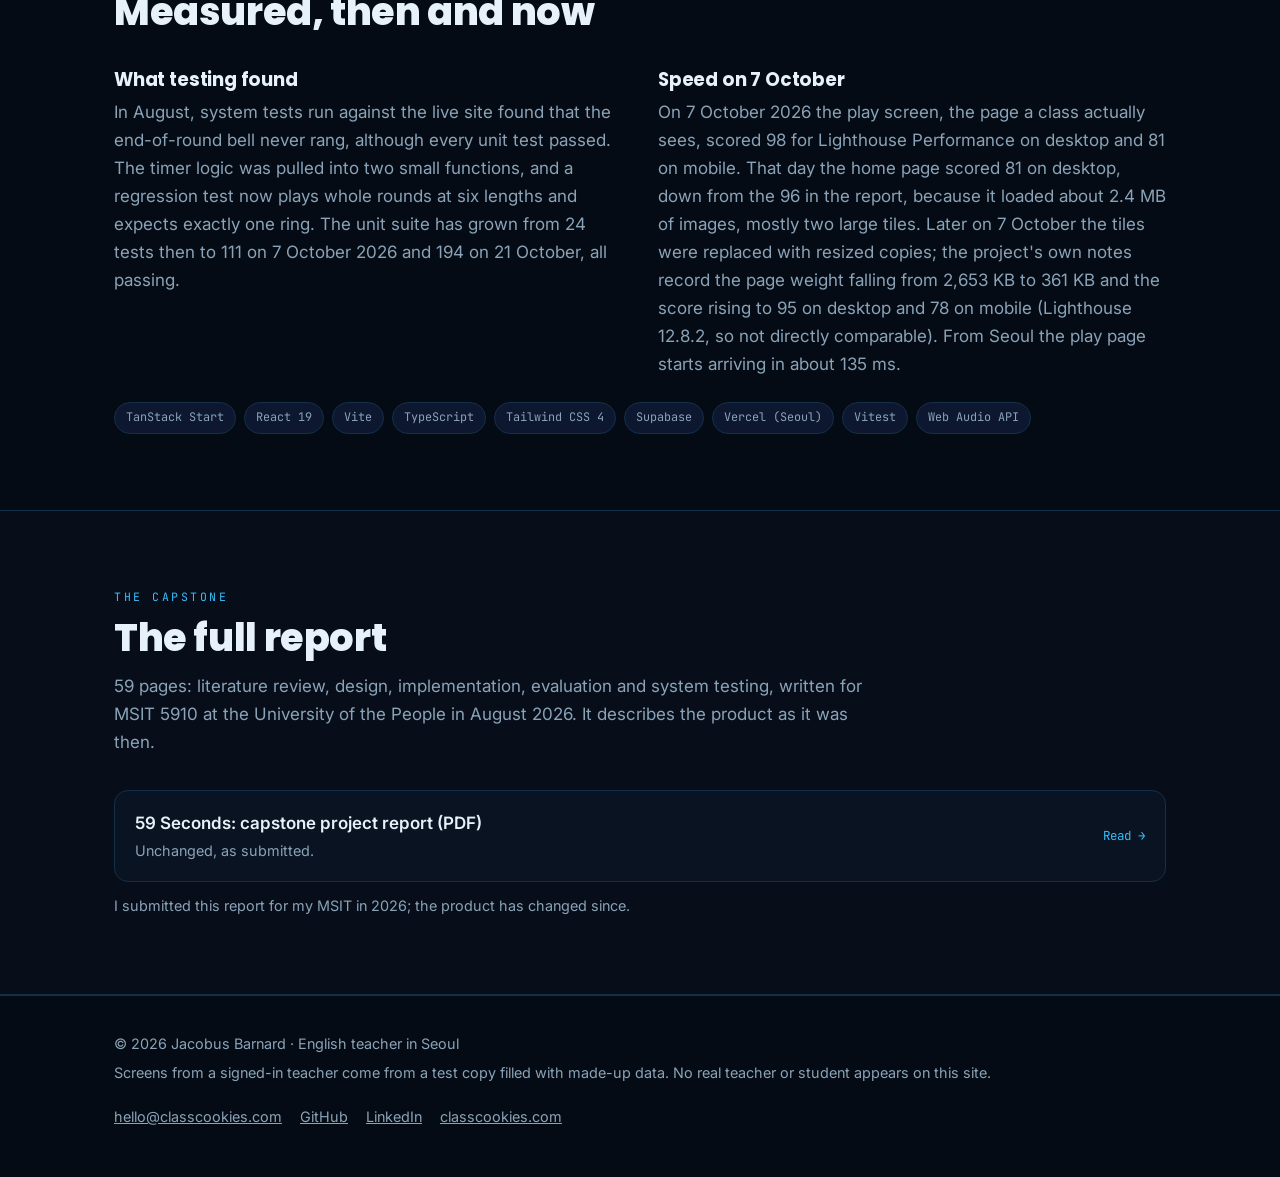
==== commit a1a60e42: "HangSpam, the seventh game; Spaghetti Smash after launch; counts, diagrams, tests and commit lines b" ====
--- a/59-seconds/index.html
+++ b/59-seconds/index.html
@@ -27,7 +27,7 @@
 <header class="nav">
   <div class="wrap">
     <a class="brand" href="/">Jacobus <span>Barnard</span></a>
-    <nav aria-label="Main"><ul><li><a class="link" href="/class-cookies/">Class Cookies</a></li><li><a class="link" href="/59-seconds/" aria-current="page">59 Seconds</a></li><li><a class="link" href="/taco-trivia/">Taco Trivia</a></li><li><a class="link" href="/mango-mafia/">Mango Mafia</a></li><li><a class="link" href="/super-mushroom-man/">Super Mushroom Man</a></li><li><a class="link" href="/cookie-code/">Cookie Code</a></li><li><a class="link" href="/spaghetti-smash/">Spaghetti Smash</a></li><li><a class="link" href="/#how">How I build</a></li></ul></nav>
+    <nav aria-label="Main"><ul><li><a class="link" href="/class-cookies/">Class Cookies</a></li><li><a class="link" href="/59-seconds/" aria-current="page">59 Seconds</a></li><li><a class="link" href="/taco-trivia/">Taco Trivia</a></li><li><a class="link" href="/mango-mafia/">Mango Mafia</a></li><li><a class="link" href="/super-mushroom-man/">Super Mushroom Man</a></li><li><a class="link" href="/cookie-code/">Cookie Code</a></li><li><a class="link" href="/spaghetti-smash/">Spaghetti Smash</a></li><li><a class="link" href="/hangspam/">HangSpam</a></li><li><a class="link" href="/#how">How I build</a></li></ul></nav>
   </div>
 </header>
 <main id="main">
@@ -49,9 +49,9 @@
       <div class="fact"><b>15</b><span>packs, most of them local to one country or region</span></div>
       <div class="fact"><b>110+</b><span>decks across the packs</span></div>
       <div class="fact"><b>16,800+</b><span>words; one free deck per pack, no account</span></div>
-      <div class="fact"><b>111</b><span>automated tests passing</span></div>
+      <div class="fact"><b>194</b><span>automated tests passing</span></div>
     </div>
-    <p class="asof">Packs, decks and words as shown on classcookies.com on 19 October 2026; tests counted on 7 October 2026.</p>
+    <p class="asof">Packs, decks and words as shown on classcookies.com on 21 October 2026; tests counted the same day from a fresh copy of the production branch.</p>
   </div>
 </section>
 
@@ -110,10 +110,10 @@
     <div class="cols reveal">
       <div>
         <h3>What testing found</h3>
-        <p class="muted" style="margin-top:8px">In August, system tests run against the live site found that the end-of-round bell never rang, although every unit test passed. The timer logic was pulled into two small functions, and a regression test now plays whole rounds at six lengths and expects exactly one ring. The unit suite has grown from 24 tests then to 111 today, all passing.</p>
+        <p class="muted" style="margin-top:8px">In August, system tests run against the live site found that the end-of-round bell never rang, although every unit test passed. The timer logic was pulled into two small functions, and a regression test now plays whole rounds at six lengths and expects exactly one ring. The unit suite has grown from 24 tests then to 111 on 7 October 2026 and 194 on 21 October, all passing.</p>
       </div>
       <div>
-        <h3>Speed today</h3>
+        <h3>Speed on 7 October</h3>
         <p class="muted" style="margin-top:8px">On 7 October 2026 the play screen, the page a class actually sees, scored 98 for Lighthouse Performance on desktop and 81 on mobile. That day the home page scored 81 on desktop, down from the 96 in the report, because it loaded about 2.4 MB of images, mostly two large tiles. Later on 7 October the tiles were replaced with resized copies; the project's own notes record the page weight falling from 2,653 KB to 361 KB and the score rising to 95 on desktop and 78 on mobile (Lighthouse 12.8.2, so not directly comparable). From Seoul the play page starts arriving in about 135 ms.</p>
       </div>
     </div>
--- a/assets/site.css
+++ b/assets/site.css
@@ -11,7 +11,7 @@
   --shadow:0 18px 40px rgba(0,0,0,.45);
 }
 .accent-purple{--accent:var(--purple)} .accent-cyan{--accent:var(--cyan)} .accent-red{--accent:var(--red)}
-.accent-amber{--accent:var(--amber)} .accent-green{--accent:var(--green)} .accent-lilac{--accent:var(--lilac)} .accent-tomato{--accent:var(--tomato)}
+.accent-amber{--accent:var(--amber)} .accent-green{--accent:var(--green)} .accent-lilac{--accent:var(--lilac)} .accent-tomato{--accent:var(--tomato)} .accent-pink{--accent:var(--pink)}
 
 *{box-sizing:border-box;margin:0;padding:0}
 html{scroll-behavior:smooth;-webkit-text-size-adjust:100%}
@@ -42,8 +42,8 @@
 .nav .wrap{display:flex;align-items:center;justify-content:space-between;gap:16px;min-height:62px;flex-wrap:wrap}
 .brand{font-family:Poppins,sans-serif;font-weight:800;font-size:1.02rem;color:var(--ink);text-decoration:none;white-space:nowrap}
 .brand span{color:var(--cyan)}
-.nav ul{list-style:none;display:flex;flex-wrap:wrap;gap:4px 14px} /* 14px, not 18: eight links fit on one line down to 1100px (19 Oct) */
-.nav a.link{color:var(--muted);text-decoration:none;font-size:.9rem;white-space:nowrap}
+.nav ul{list-style:none;display:flex;flex-wrap:wrap;gap:4px 10px} /* 10px and .86rem: nine links fit on one line down to 1180px (21 Oct) */
+.nav a.link{color:var(--muted);text-decoration:none;font-size:.86rem;white-space:nowrap}
 .nav a.link:hover,.nav a.link[aria-current="page"]{color:var(--ink)}
 @media(max-width:760px){.nav .wrap{padding-top:10px;padding-bottom:10px}.nav ul{gap:2px 14px}.nav a.link{font-size:.84rem}}
 
